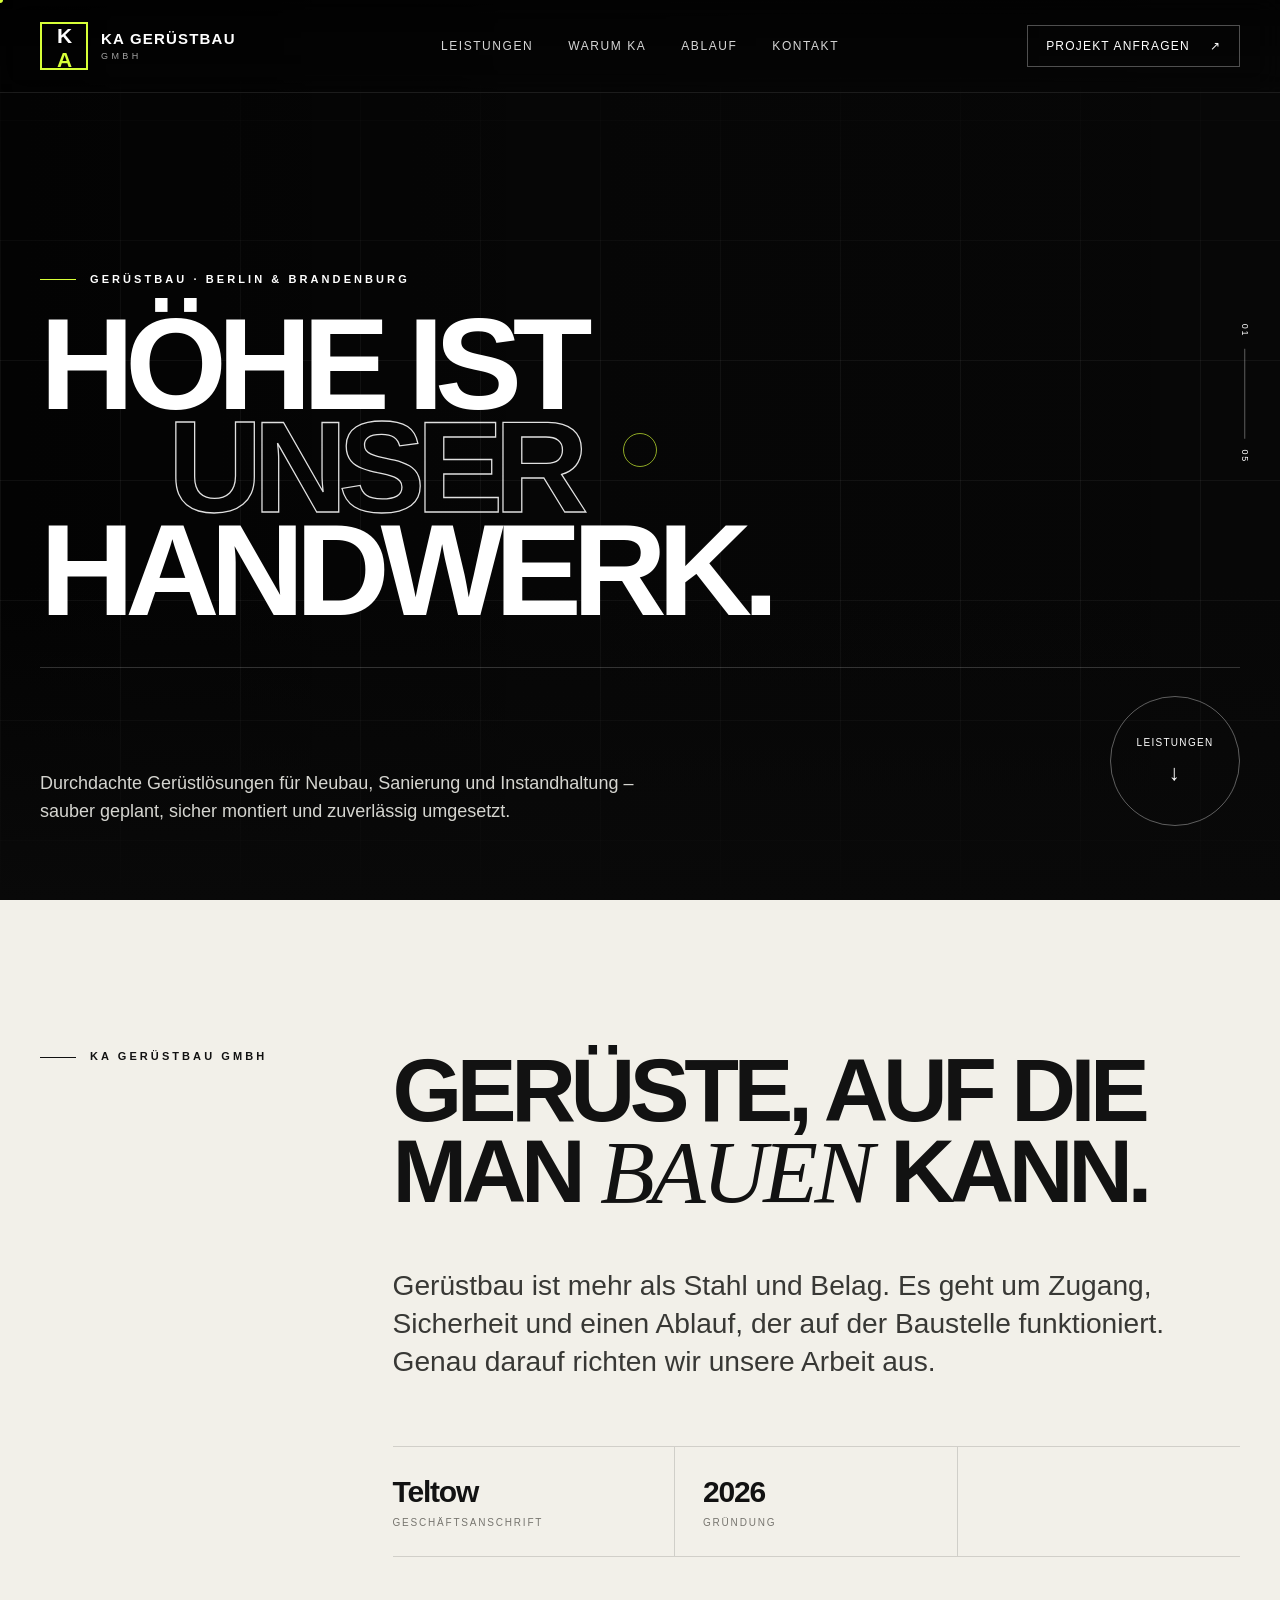
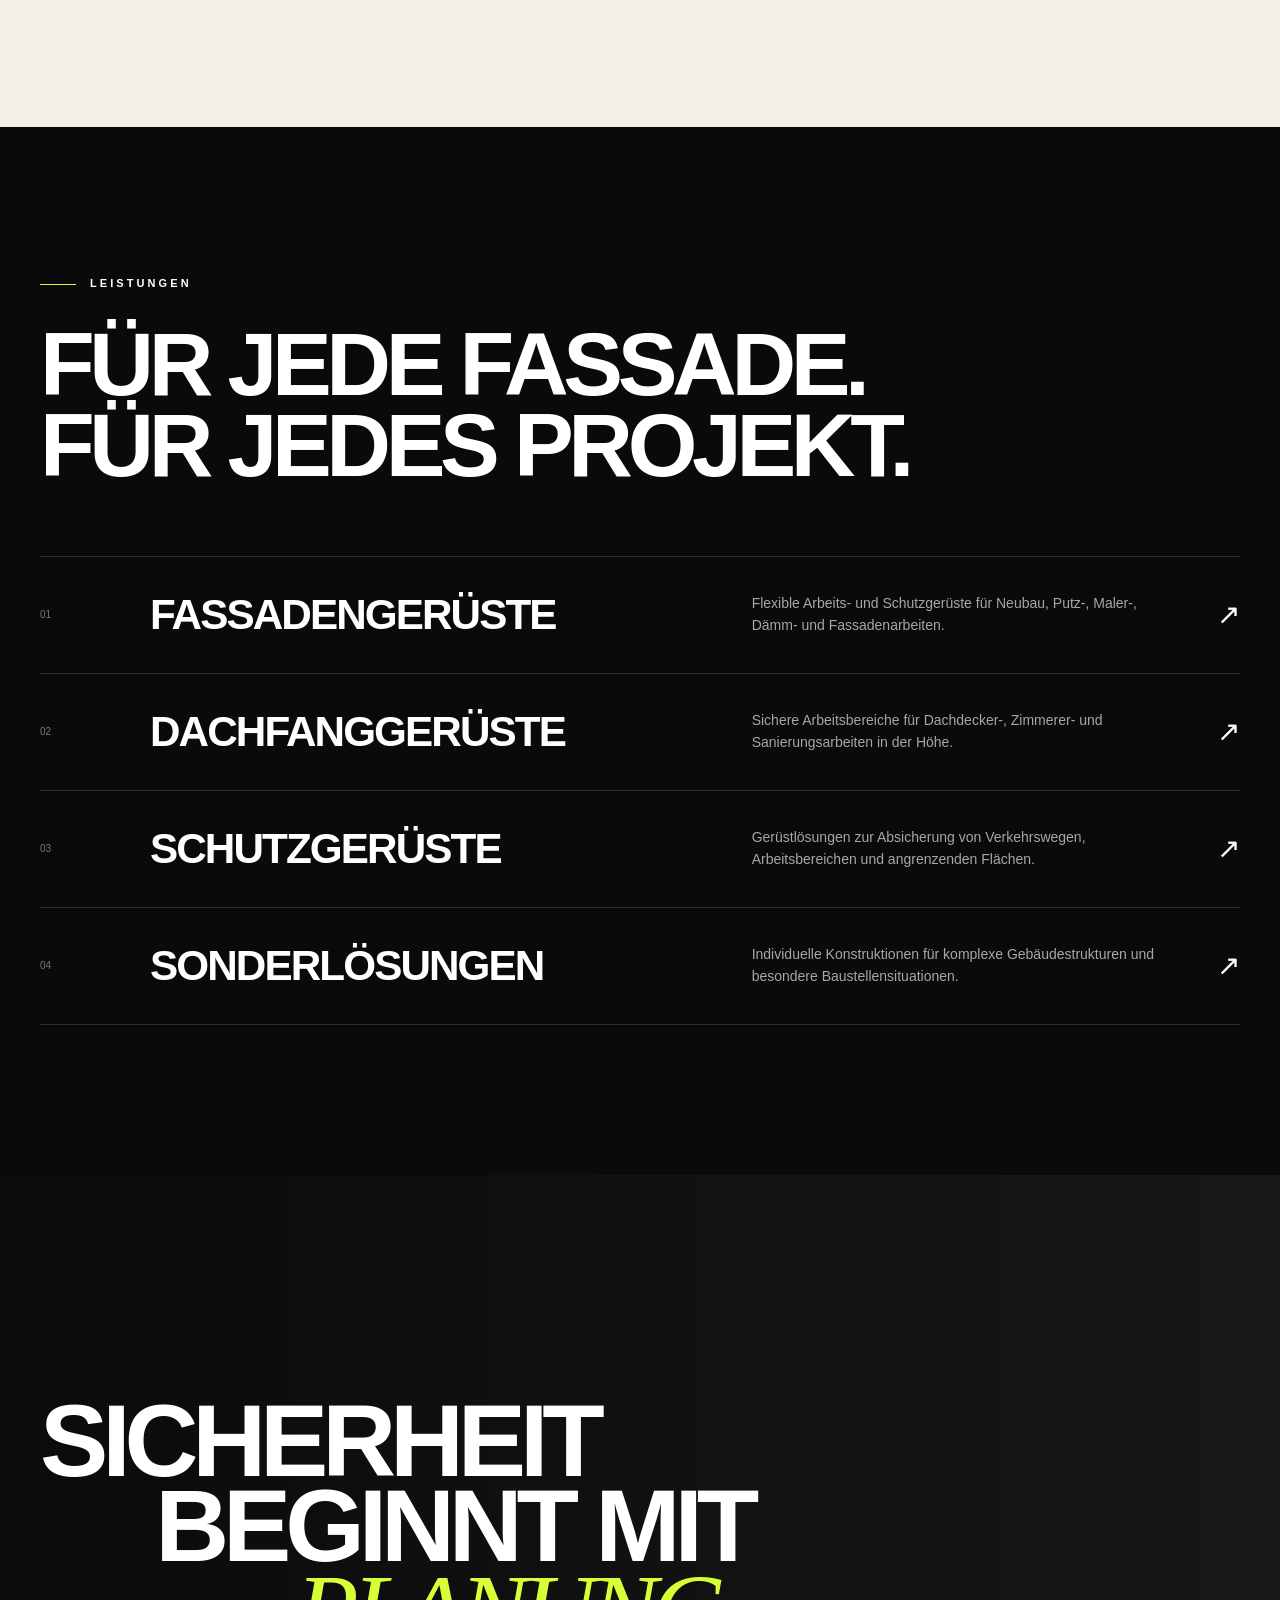
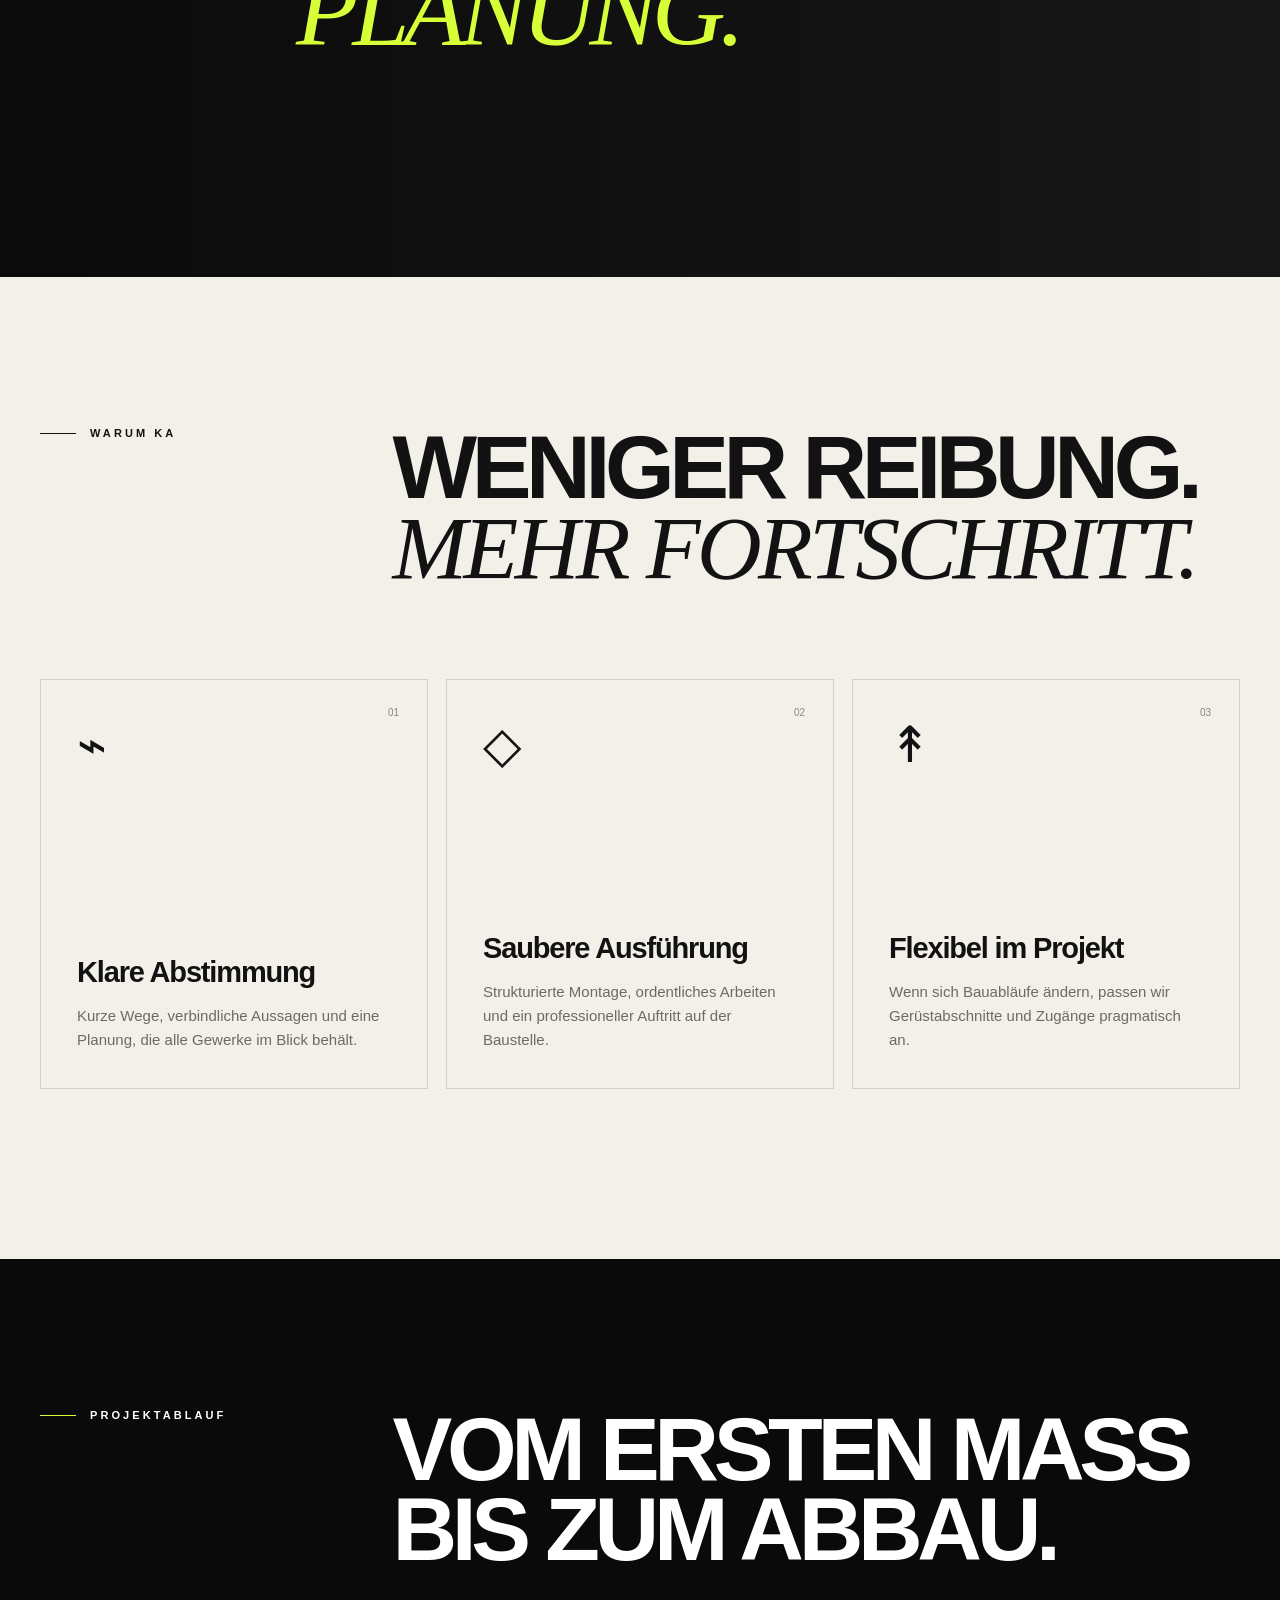
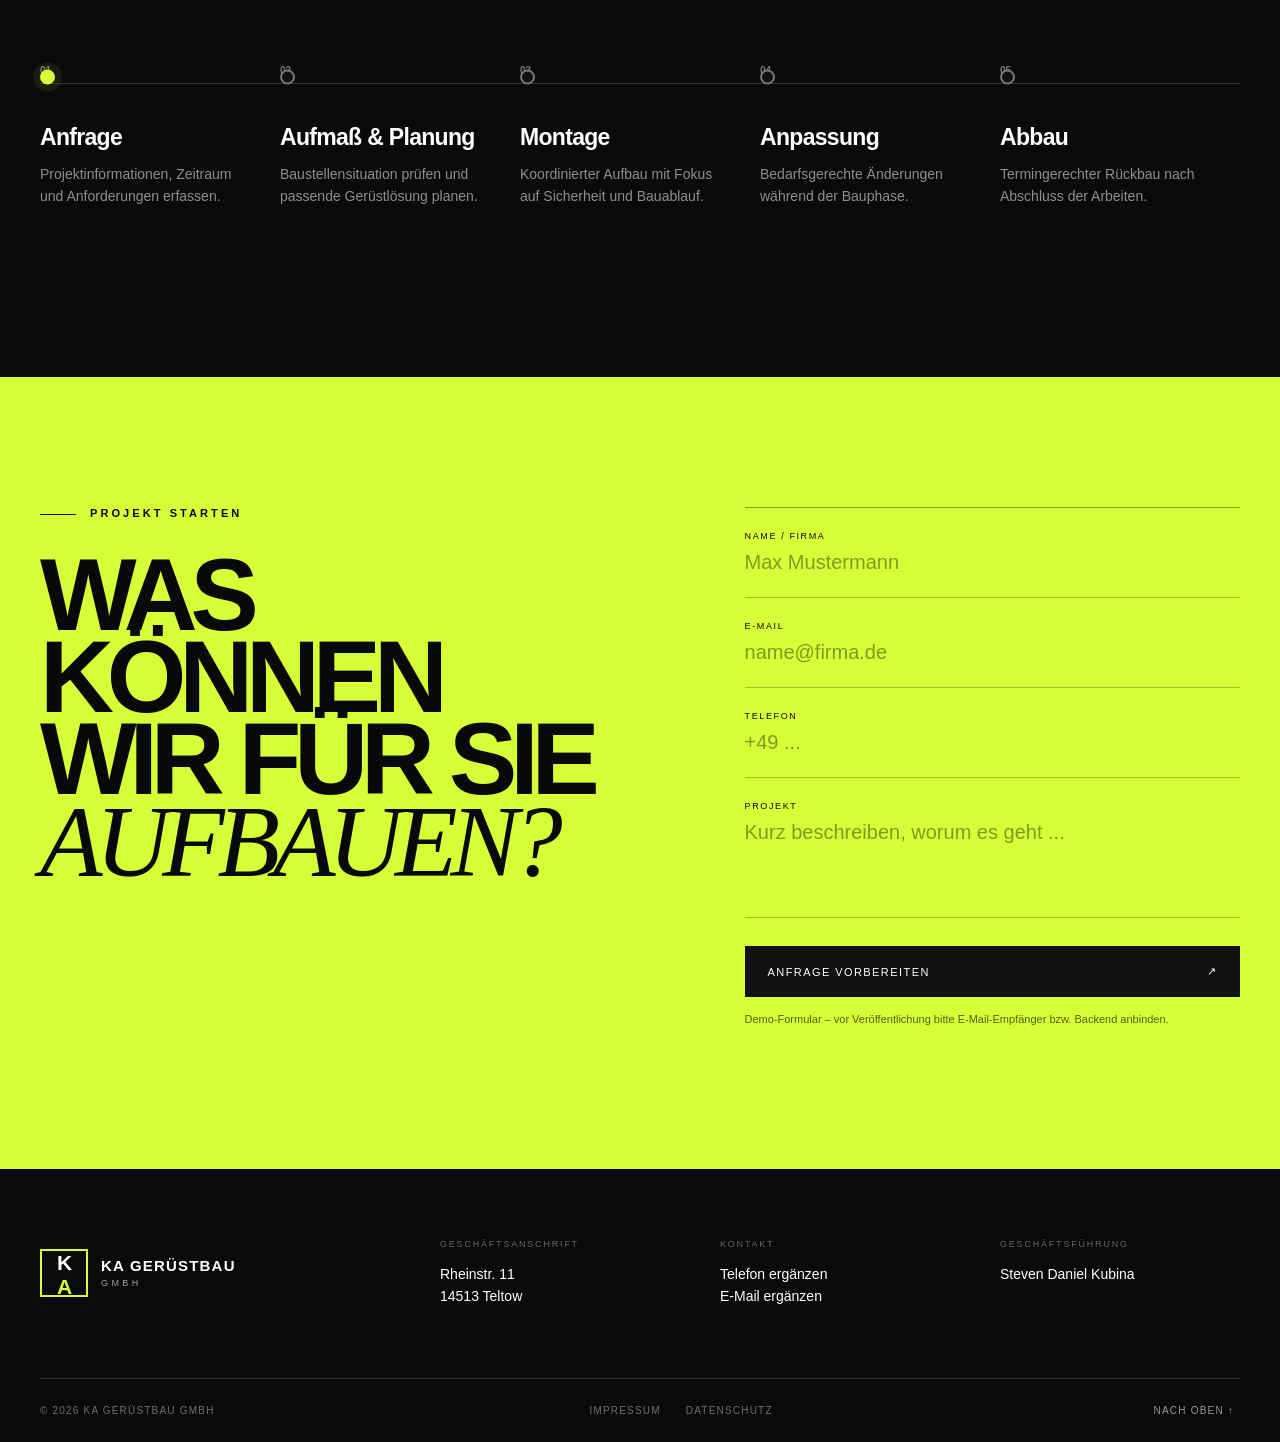
==== index.html @ c5450510 "Add files via upload" ====
<!DOCTYPE html>
<html lang="de">
<head>
  <meta charset="UTF-8" />
  <meta name="viewport" content="width=device-width, initial-scale=1.0" />
  <meta name="description" content="KA Gerüstbau GmbH – professionelle Gerüstlösungen für Bau, Sanierung und Instandhaltung in Berlin, Brandenburg und Umgebung." />
  <title>KA Gerüstbau GmbH | Sicher. Präzise. Verlässlich.</title>
  <link rel="stylesheet" href="styles.css" />
</head>
<body>
  <div class="cursor cursor-dot" aria-hidden="true"></div>
  <div class="cursor cursor-ring" aria-hidden="true"></div>

  <header class="site-header" id="top">
    <a class="brand magnetic" href="#top" aria-label="KA Gerüstbau Startseite">
      <span class="brand-mark" aria-hidden="true">
        <span class="brand-k">K</span><span class="brand-a">A</span>
      </span>
      <span class="brand-copy">
        <strong>KA GERÜSTBAU</strong>
        <small>GMBH</small>
      </span>
    </a>

    <nav class="desktop-nav" aria-label="Hauptnavigation">
      <a href="#leistungen">Leistungen</a>
      <a href="#vorteile">Warum KA</a>
      <a href="#ablauf">Ablauf</a>
      <a href="#kontakt">Kontakt</a>
    </nav>

    <a class="header-cta magnetic" href="#kontakt">Projekt anfragen <span>↗</span></a>

    <button class="menu-toggle" type="button" aria-label="Menü öffnen" aria-expanded="false">
      <span></span><span></span>
    </button>
  </header>

  <div class="mobile-menu" aria-hidden="true">
    <a href="#leistungen">Leistungen</a>
    <a href="#vorteile">Warum KA</a>
    <a href="#ablauf">Ablauf</a>
    <a href="#kontakt">Kontakt</a>
  </div>

  <main>
    <section class="hero section-dark">
      <div class="hero-media" aria-hidden="true"></div>
      <div class="hero-grid" aria-hidden="true"></div>
      <div class="hero-vignette" aria-hidden="true"></div>

      <div class="hero-content container">
        <div class="eyebrow reveal">Gerüstbau · Berlin & Brandenburg</div>
        <h1 class="hero-title reveal">
          <span>HÖHE IST</span>
          <span class="outline">UNSER</span>
          <span>HANDWERK.</span>
        </h1>
        <div class="hero-bottom reveal">
          <p>Durchdachte Gerüstlösungen für Neubau, Sanierung und Instandhaltung – sauber geplant, sicher montiert und zuverlässig umgesetzt.</p>
          <a class="round-link magnetic" href="#leistungen" aria-label="Leistungen ansehen">
            <span>Leistungen</span><strong>↓</strong>
          </a>
        </div>
      </div>

      <div class="hero-counter" aria-hidden="true">
        <span>01</span><i></i><span>05</span>
      </div>
    </section>

    <section class="intro section-light">
      <div class="container intro-grid">
        <div class="section-kicker reveal">KA Gerüstbau GmbH</div>
        <div>
          <h2 class="display reveal">GERÜSTE, AUF DIE MAN <em>BAUEN</em> KANN.</h2>
          <p class="lead reveal">Gerüstbau ist mehr als Stahl und Belag. Es geht um Zugang, Sicherheit und einen Ablauf, der auf der Baustelle funktioniert. Genau darauf richten wir unsere Arbeit aus.</p>
          <div class="facts reveal">
            <div><strong>Teltow</strong><span>Geschäftsanschrift</span></div>
            <div><strong>2026</strong><span>Gründung</span></div>
          </div>
        </div>
      </div>
    </section>

    <section class="services section-dark" id="leistungen">
      <div class="container">
        <div class="section-head">
          <div class="section-kicker reveal">Leistungen</div>
          <h2 class="display reveal">FÜR JEDE FASSADE.<br>FÜR JEDES PROJEKT.</h2>
        </div>

        <div class="service-list">
          <article class="service-row reveal">
            <span class="service-no">01</span>
            <div class="service-name">Fassadengerüste</div>
            <p>Flexible Arbeits- und Schutzgerüste für Neubau, Putz-, Maler-, Dämm- und Fassadenarbeiten.</p>
            <span class="service-arrow">↗</span>
          </article>
          <article class="service-row reveal">
            <span class="service-no">02</span>
            <div class="service-name">Dachfanggerüste</div>
            <p>Sichere Arbeitsbereiche für Dachdecker-, Zimmerer- und Sanierungsarbeiten in der Höhe.</p>
            <span class="service-arrow">↗</span>
          </article>
          <article class="service-row reveal">
            <span class="service-no">03</span>
            <div class="service-name">Schutzgerüste</div>
            <p>Gerüstlösungen zur Absicherung von Verkehrswegen, Arbeitsbereichen und angrenzenden Flächen.</p>
            <span class="service-arrow">↗</span>
          </article>
          <article class="service-row reveal">
            <span class="service-no">04</span>
            <div class="service-name">Sonderlösungen</div>
            <p>Individuelle Konstruktionen für komplexe Gebäudestrukturen und besondere Baustellensituationen.</p>
            <span class="service-arrow">↗</span>
          </article>
        </div>
      </div>
    </section>

    <section class="image-break" aria-label="Gerüstbau Impression">
      <div class="image-break-img"></div>
      <div class="image-break-copy container reveal">
        <span>SICHERHEIT</span>
        <span>BEGINNT MIT</span>
        <strong>PLANUNG.</strong>
      </div>
    </section>

    <section class="advantages section-light" id="vorteile">
      <div class="container">
        <div class="section-head two-col">
          <div class="section-kicker reveal">Warum KA</div>
          <h2 class="display reveal">WENIGER REIBUNG.<br><em>MEHR FORTSCHRITT.</em></h2>
        </div>

        <div class="adv-grid">
          <article class="adv-card tilt-card reveal">
            <span class="adv-icon">⌁</span>
            <h3>Klare Abstimmung</h3>
            <p>Kurze Wege, verbindliche Aussagen und eine Planung, die alle Gewerke im Blick behält.</p>
            <span class="card-index">01</span>
          </article>
          <article class="adv-card tilt-card reveal">
            <span class="adv-icon">◇</span>
            <h3>Saubere Ausführung</h3>
            <p>Strukturierte Montage, ordentliches Arbeiten und ein professioneller Auftritt auf der Baustelle.</p>
            <span class="card-index">02</span>
          </article>
          <article class="adv-card tilt-card reveal">
            <span class="adv-icon">↟</span>
            <h3>Flexibel im Projekt</h3>
            <p>Wenn sich Bauabläufe ändern, passen wir Gerüstabschnitte und Zugänge pragmatisch an.</p>
            <span class="card-index">03</span>
          </article>
        </div>
      </div>
    </section>

    <section class="process section-dark" id="ablauf">
      <div class="container">
        <div class="section-head two-col">
          <div class="section-kicker reveal">Projektablauf</div>
          <h2 class="display reveal">VOM ERSTEN MASS<br>BIS ZUM ABBAU.</h2>
        </div>

        <div class="timeline">
          <div class="timeline-line"><span></span></div>
          <article class="step reveal"><b>01</b><h3>Anfrage</h3><p>Projektinformationen, Zeitraum und Anforderungen erfassen.</p></article>
          <article class="step reveal"><b>02</b><h3>Aufmaß & Planung</h3><p>Baustellensituation prüfen und passende Gerüstlösung planen.</p></article>
          <article class="step reveal"><b>03</b><h3>Montage</h3><p>Koordinierter Aufbau mit Fokus auf Sicherheit und Bauablauf.</p></article>
          <article class="step reveal"><b>04</b><h3>Anpassung</h3><p>Bedarfsgerechte Änderungen während der Bauphase.</p></article>
          <article class="step reveal"><b>05</b><h3>Abbau</h3><p>Termingerechter Rückbau nach Abschluss der Arbeiten.</p></article>
        </div>
      </div>
    </section>

    <section class="contact section-accent" id="kontakt">
      <div class="container contact-grid">
        <div>
          <div class="section-kicker reveal">Projekt starten</div>
          <h2 class="contact-title reveal">WAS KÖNNEN<br>WIR FÜR SIE<br><span>AUFBAUEN?</span></h2>
        </div>

        <form class="contact-form reveal" onsubmit="return false;">
          <label><span>Name / Firma</span><input type="text" placeholder="Max Mustermann" /></label>
          <label><span>E-Mail</span><input type="email" placeholder="name@firma.de" /></label>
          <label><span>Telefon</span><input type="tel" placeholder="+49 ..." /></label>
          <label><span>Projekt</span><textarea rows="3" placeholder="Kurz beschreiben, worum es geht ..."></textarea></label>
          <button type="button" class="submit-btn magnetic" id="demoSubmit">Anfrage vorbereiten <span>↗</span></button>
          <p class="form-note">Demo-Formular – vor Veröffentlichung bitte E-Mail-Empfänger bzw. Backend anbinden.</p>
        </form>
      </div>
    </section>
  </main>

  <footer class="site-footer section-dark">
    <div class="container footer-top">
      <a class="brand footer-brand" href="#top">
        <span class="brand-mark"><span class="brand-k">K</span><span class="brand-a">A</span></span>
        <span class="brand-copy"><strong>KA GERÜSTBAU</strong><small>GMBH</small></span>
      </a>
      <div class="footer-col"><span>Geschäftsanschrift</span><strong>Rheinstr. 11<br>14513 Teltow</strong></div>
      <div class="footer-col"><span>Kontakt</span><strong>Telefon ergänzen<br>E-Mail ergänzen</strong></div>
      <div class="footer-col"><span>Geschäftsführung</span><strong>Steven Daniel Kubina</strong></div>
    </div>
    <div class="container footer-bottom">
      <span>© <span id="year"></span> KA Gerüstbau GmbH</span>
      <div><a href="#">Impressum</a><a href="#">Datenschutz</a></div>
      <button class="back-top" type="button" onclick="window.scrollTo({top:0,behavior:'smooth'})">Nach oben ↑</button>
    </div>
  </footer>

  <div class="toast" role="status" aria-live="polite">Formular ist als Design-Demo angelegt. E-Mail/Backend kann im nächsten Schritt verbunden werden.</div>

  <script src="script.js"></script>
</body>
</html>
---- styles.css ----
:root{
  --black:#0a0a0a;
  --ink:#121212;
  --paper:#f2f0e9;
  --muted:#9b9b95;
  --line:rgba(255,255,255,.14);
  --line-dark:rgba(10,10,10,.14);
  --acid:#d7ff37;
  --max:1420px;
}
*{box-sizing:border-box}
html{scroll-behavior:smooth}
body{margin:0;background:var(--black);color:#fff;font-family:Arial,Helvetica,sans-serif;overflow-x:hidden;cursor:none}
a{color:inherit;text-decoration:none}button,input,textarea{font:inherit}.container{width:min(calc(100% - 80px),var(--max));margin:0 auto}.section-dark{background:var(--black);color:white}.section-light{background:var(--paper);color:var(--ink)}
.cursor{position:fixed;left:0;top:0;pointer-events:none;z-index:9999;border-radius:50%;transform:translate(-50%,-50%)}.cursor-dot{width:6px;height:6px;background:var(--acid)}.cursor-ring{width:34px;height:34px;border:1px solid rgba(215,255,55,.65);transition:width .2s,height .2s,background .2s,border-color .2s}.cursor-ring.active{width:54px;height:54px;background:rgba(215,255,55,.08);border-color:var(--acid)}
.site-header{position:fixed;left:0;top:0;width:100%;z-index:100;display:grid;grid-template-columns:1fr auto 1fr;align-items:center;padding:22px 40px;border-bottom:1px solid rgba(255,255,255,.1);backdrop-filter:blur(14px);background:linear-gradient(to bottom,rgba(0,0,0,.55),rgba(0,0,0,.12));transition:.3s}.site-header.scrolled{background:rgba(8,8,8,.9);padding-top:16px;padding-bottom:16px}.brand{display:inline-flex;align-items:center;gap:13px;width:max-content}.brand-mark{position:relative;display:grid;place-items:center;width:48px;height:48px;border:2px solid var(--acid);font-weight:900;letter-spacing:-6px;font-size:21px;padding-right:5px}.brand-a{color:var(--acid)}.brand-copy{display:flex;flex-direction:column;line-height:.9}.brand-copy strong{font-size:15px;letter-spacing:.08em}.brand-copy small{font-size:9px;letter-spacing:.38em;color:#a5a5a5;margin-top:7px}.desktop-nav{display:flex;gap:35px;font-size:12px;text-transform:uppercase;letter-spacing:.13em}.desktop-nav a{position:relative;color:#d6d6d6}.desktop-nav a:after{content:"";position:absolute;left:0;bottom:-7px;width:0;height:1px;background:var(--acid);transition:.3s}.desktop-nav a:hover:after{width:100%}.header-cta{justify-self:end;border:1px solid rgba(255,255,255,.3);padding:13px 18px;font-size:12px;text-transform:uppercase;letter-spacing:.1em;display:flex;gap:20px;align-items:center;transition:.25s}.header-cta:hover{background:var(--acid);color:#000;border-color:var(--acid)}.menu-toggle{display:none;background:none;border:0;width:44px;height:44px;position:relative}.menu-toggle span{position:absolute;left:8px;width:28px;height:1px;background:white;top:18px}.menu-toggle span+span{top:26px}.mobile-menu{display:none}
.hero{min-height:100vh;position:relative;overflow:hidden;display:flex;align-items:flex-end}.hero-media{position:absolute;inset:0;background-image:linear-gradient(90deg,rgba(0,0,0,.72) 0%,rgba(0,0,0,.38) 50%,rgba(0,0,0,.34) 100%),url('https://images.unsplash.com/photo-1763281486056-9fd34c978a7d?auto=format&fit=crop&fm=jpg&ixlib=rb-4.1.0&q=78&w=2400');background-position:center;background-size:cover;transform:scale(1.03)}.hero-grid{position:absolute;inset:0;background-image:linear-gradient(rgba(255,255,255,.05) 1px,transparent 1px),linear-gradient(90deg,rgba(255,255,255,.05) 1px,transparent 1px);background-size:120px 120px;mask-image:linear-gradient(to bottom,transparent 2%,#000 40%,#000 100%)}.hero-vignette{position:absolute;inset:0;background:linear-gradient(to top,#090909 0%,transparent 35%)}.hero-content{position:relative;z-index:2;padding:190px 0 74px}.eyebrow,.section-kicker{font-size:11px;text-transform:uppercase;letter-spacing:.28em;font-weight:700}.eyebrow:before,.section-kicker:before{content:"";display:inline-block;width:36px;height:1px;background:var(--acid);vertical-align:middle;margin-right:14px}.hero-title{font-size:clamp(68px,10.2vw,168px);line-height:.79;letter-spacing:-.07em;margin:28px 0 45px;text-transform:uppercase;max-width:1200px}.hero-title span{display:block}.hero-title .outline{-webkit-text-stroke:1.3px rgba(255,255,255,.88);color:transparent;padding-left:10vw}.hero-bottom{display:flex;align-items:end;justify-content:space-between;gap:50px;border-top:1px solid rgba(255,255,255,.18);padding-top:28px}.hero-bottom p{max-width:620px;font-size:18px;line-height:1.55;color:#d5d5d0;margin:0}.round-link{width:130px;height:130px;border:1px solid rgba(255,255,255,.35);border-radius:50%;display:flex;flex-direction:column;justify-content:center;align-items:center;gap:12px;text-transform:uppercase;letter-spacing:.13em;font-size:10px;transition:.25s}.round-link strong{font-size:22px;font-weight:400}.round-link:hover{background:var(--acid);color:#000;border-color:var(--acid)}.hero-counter{position:absolute;right:35px;bottom:48%;display:flex;align-items:center;gap:11px;transform:rotate(90deg);transform-origin:right center;font-size:9px;letter-spacing:.2em}.hero-counter i{display:block;width:90px;height:1px;background:rgba(255,255,255,.35)}
.intro{padding:150px 0 170px}.intro-grid{display:grid;grid-template-columns:1fr 3fr;gap:70px}.section-light .section-kicker:before{background:#111}.display{font-size:clamp(52px,7vw,112px);line-height:.9;letter-spacing:-.06em;margin:0;text-transform:uppercase;font-weight:800}.display em{font-family:Georgia,'Times New Roman',serif;font-weight:400;text-transform:none;letter-spacing:-.04em}.lead{font-size:clamp(20px,2.2vw,34px);line-height:1.35;max-width:900px;margin:55px 0 65px;color:#383835}.facts{display:grid;grid-template-columns:repeat(3,1fr);border-top:1px solid var(--line-dark);border-bottom:1px solid var(--line-dark)}.facts div{padding:28px 25px 28px 0;border-right:1px solid var(--line-dark)}.facts div+div{padding-left:28px}.facts strong{display:block;font-size:30px;letter-spacing:-.04em}.facts span{font-size:10px;text-transform:uppercase;letter-spacing:.18em;color:#77756f;display:block;margin-top:8px}
.services{padding:150px 0}.section-head{margin-bottom:70px}.section-head .section-kicker{margin-bottom:35px}.service-list{border-top:1px solid var(--line)}.service-row{display:grid;grid-template-columns:80px 1.4fr 1fr 50px;gap:30px;align-items:center;padding:34px 0;border-bottom:1px solid var(--line);transition:.3s;position:relative}.service-row:before{content:"";position:absolute;left:0;top:0;height:100%;width:0;background:var(--acid);transition:.35s;z-index:0}.service-row>*{position:relative;z-index:1}.service-row:hover{color:#000;padding-left:20px;padding-right:20px}.service-row:hover:before{width:100%}.service-no{font-size:10px;color:#777}.service-name{font-size:clamp(28px,3.3vw,58px);text-transform:uppercase;font-weight:700;letter-spacing:-.045em}.service-row p{font-size:14px;line-height:1.55;color:#a7a7a3;margin:0;max-width:500px}.service-row:hover p,.service-row:hover .service-no{color:#212121}.service-arrow{font-size:28px;text-align:right}
.image-break{height:78vh;min-height:630px;position:relative;overflow:hidden;background:#1b1b1b}.image-break-img{position:absolute;inset:-8%;background-image:linear-gradient(90deg,rgba(0,0,0,.65),rgba(0,0,0,.06)),url('https://images.unsplash.com/photo-1769284013173-47150b8c7e51?auto=format&fit=crop&fm=jpg&ixlib=rb-4.1.0&q=78&w=2200');background-size:cover;background-position:center;will-change:transform}.image-break-copy{position:relative;z-index:2;height:100%;display:flex;flex-direction:column;justify-content:center;font-size:clamp(58px,8vw,130px);line-height:.83;letter-spacing:-.06em;font-weight:800;text-transform:uppercase}.image-break-copy span:nth-child(2){padding-left:9vw}.image-break-copy strong{font-family:Georgia,'Times New Roman',serif;font-style:italic;font-weight:400;color:var(--acid);padding-left:20vw}
.advantages{padding:150px 0 170px}.two-col{display:grid;grid-template-columns:1fr 3fr;gap:70px}.adv-grid{display:grid;grid-template-columns:repeat(3,1fr);gap:18px;margin-top:90px}.adv-card{min-height:410px;border:1px solid var(--line-dark);padding:36px;display:flex;flex-direction:column;position:relative;transform-style:preserve-3d;transition:box-shadow .3s}.adv-card:hover{box-shadow:0 24px 55px rgba(0,0,0,.12)}.adv-icon{font-size:50px}.adv-card h3{font-size:29px;letter-spacing:-.04em;margin:auto 0 15px}.adv-card p{font-size:15px;line-height:1.6;color:#6c6a65;margin:0;max-width:320px}.card-index{position:absolute;right:28px;top:27px;font-size:10px;color:#8a8882}
.process{padding:150px 0 170px}.timeline{margin-top:95px;display:grid;grid-template-columns:repeat(5,1fr);position:relative}.timeline-line{position:absolute;top:18px;left:0;right:0;height:1px;background:#303030}.timeline-line span{display:block;height:1px;width:0;background:var(--acid);transition:width .2s linear}.step{padding:0 30px 0 0;position:relative}.step:before{content:"";width:11px;height:11px;border-radius:50%;background:#101010;border:2px solid #777;position:absolute;top:12px;left:0;transform:translateY(-50%);z-index:2;transition:.3s}.step.active:before{background:var(--acid);border-color:var(--acid);box-shadow:0 0 0 7px rgba(215,255,55,.08)}.step b{display:block;margin-bottom:48px;font-size:10px;color:#777}.step h3{font-size:23px;margin:0 0 13px;letter-spacing:-.03em}.step p{color:#8f8f8a;font-size:14px;line-height:1.55;margin:0;max-width:220px}
.section-accent{background:var(--acid);color:#090909}.contact{padding:130px 0}.contact-grid{display:grid;grid-template-columns:1.2fr 1fr;gap:110px}.contact .section-kicker:before{background:#111}.contact-title{font-size:clamp(66px,8vw,130px);line-height:.8;letter-spacing:-.07em;margin:35px 0 0;text-transform:uppercase}.contact-title span{font-family:Georgia,'Times New Roman',serif;font-style:italic;font-weight:400;text-transform:none}.contact-form{border-top:1px solid rgba(0,0,0,.4)}.contact-form label{display:block;border-bottom:1px solid rgba(0,0,0,.25);padding:23px 0}.contact-form label span{font-size:9px;text-transform:uppercase;letter-spacing:.18em;display:block;margin-bottom:10px}.contact-form input,.contact-form textarea{width:100%;border:0;background:transparent;outline:0;font-size:20px;resize:none;color:#111;padding:0}.contact-form input::placeholder,.contact-form textarea::placeholder{color:rgba(0,0,0,.4)}.submit-btn{margin-top:28px;width:100%;border:1px solid #111;background:#111;color:white;padding:18px 22px;text-transform:uppercase;letter-spacing:.13em;font-size:11px;display:flex;align-items:center;justify-content:space-between;cursor:none;transition:.25s}.submit-btn:hover{background:transparent;color:#111}.form-note{font-size:11px;line-height:1.5;margin-top:14px;color:rgba(0,0,0,.62)}
.site-footer{padding:70px 0 25px}.footer-top{display:grid;grid-template-columns:1.5fr repeat(3,1fr);gap:40px;padding-bottom:70px}.footer-col span{display:block;font-size:9px;text-transform:uppercase;letter-spacing:.2em;color:#666;margin-bottom:14px}.footer-col strong{font-size:14px;line-height:1.6;font-weight:500}.footer-bottom{border-top:1px solid var(--line);padding-top:25px;display:flex;align-items:center;justify-content:space-between;color:#70706c;font-size:10px;text-transform:uppercase;letter-spacing:.12em}.footer-bottom div{display:flex;gap:25px}.back-top{border:0;background:transparent;color:#999;text-transform:uppercase;letter-spacing:.12em;font-size:10px;cursor:none}.toast{position:fixed;right:28px;bottom:28px;background:#111;color:#fff;border:1px solid #333;padding:18px 20px;max-width:360px;font-size:12px;line-height:1.5;z-index:500;transform:translateY(30px);opacity:0;pointer-events:none;transition:.35s}.toast.show{transform:none;opacity:1}.reveal{opacity:0;transform:translateY(36px);transition:opacity .8s cubic-bezier(.2,.7,.2,1),transform .8s cubic-bezier(.2,.7,.2,1)}.reveal.visible{opacity:1;transform:none}
@media(max-width:980px){body{cursor:auto}.cursor{display:none}.container{width:min(calc(100% - 36px),var(--max))}.site-header{grid-template-columns:1fr auto;padding:18px}.desktop-nav,.header-cta{display:none}.menu-toggle{display:block;justify-self:end}.mobile-menu{display:flex;position:fixed;inset:0;background:#0a0a0a;z-index:90;flex-direction:column;justify-content:center;gap:16px;padding:80px 28px;transform:translateY(-100%);transition:.45s cubic-bezier(.7,0,.2,1)}.mobile-menu.open{transform:none}.mobile-menu a{font-size:clamp(42px,11vw,84px);font-weight:800;letter-spacing:-.06em;text-transform:uppercase;border-bottom:1px solid #222;padding-bottom:8px}.hero-content{padding:150px 0 45px}.hero-title{font-size:clamp(58px,16vw,105px)}.hero-title .outline{padding-left:4vw}.hero-bottom{align-items:flex-start}.round-link{width:100px;height:100px;flex:0 0 auto}.hero-counter{display:none}.intro,.services,.advantages,.process{padding:100px 0}.intro-grid,.two-col{grid-template-columns:1fr;gap:35px}.facts{grid-template-columns:1fr}.facts div,.facts div+div{padding:22px 0;border-right:0;border-bottom:1px solid var(--line-dark)}.facts div:last-child{border-bottom:0}.service-row{grid-template-columns:40px 1fr 35px}.service-row p{grid-column:2/4}.image-break{height:65vh}.adv-grid{grid-template-columns:1fr}.adv-card{min-height:300px}.timeline{grid-template-columns:1fr;gap:0;margin-top:60px}.timeline-line{left:5px;top:0;bottom:0;height:auto;width:1px}.timeline-line span{width:1px;height:0}.step{padding:0 0 45px 45px}.step:before{left:0;top:7px}.step b{margin-bottom:8px}.contact-grid{grid-template-columns:1fr;gap:60px}.footer-top{grid-template-columns:1fr 1fr}.footer-brand{grid-column:1/-1}.footer-bottom{align-items:flex-start;gap:20px;flex-wrap:wrap}}
@media(max-width:600px){.hero-bottom{display:block}.hero-bottom p{font-size:15px}.round-link{margin-top:28px}.display{font-size:48px}.service-name{font-size:30px}.image-break-copy{font-size:48px}.image-break-copy span:nth-child(2),.image-break-copy strong{padding-left:0}.contact-title{font-size:58px}.footer-top{grid-template-columns:1fr}.footer-bottom{display:block}.footer-bottom div{margin:15px 0}.brand-copy{display:none}}
@media(prefers-reduced-motion:reduce){html{scroll-behavior:auto}.reveal{opacity:1;transform:none;transition:none}.hero-media,.image-break-img{transform:none!important}}
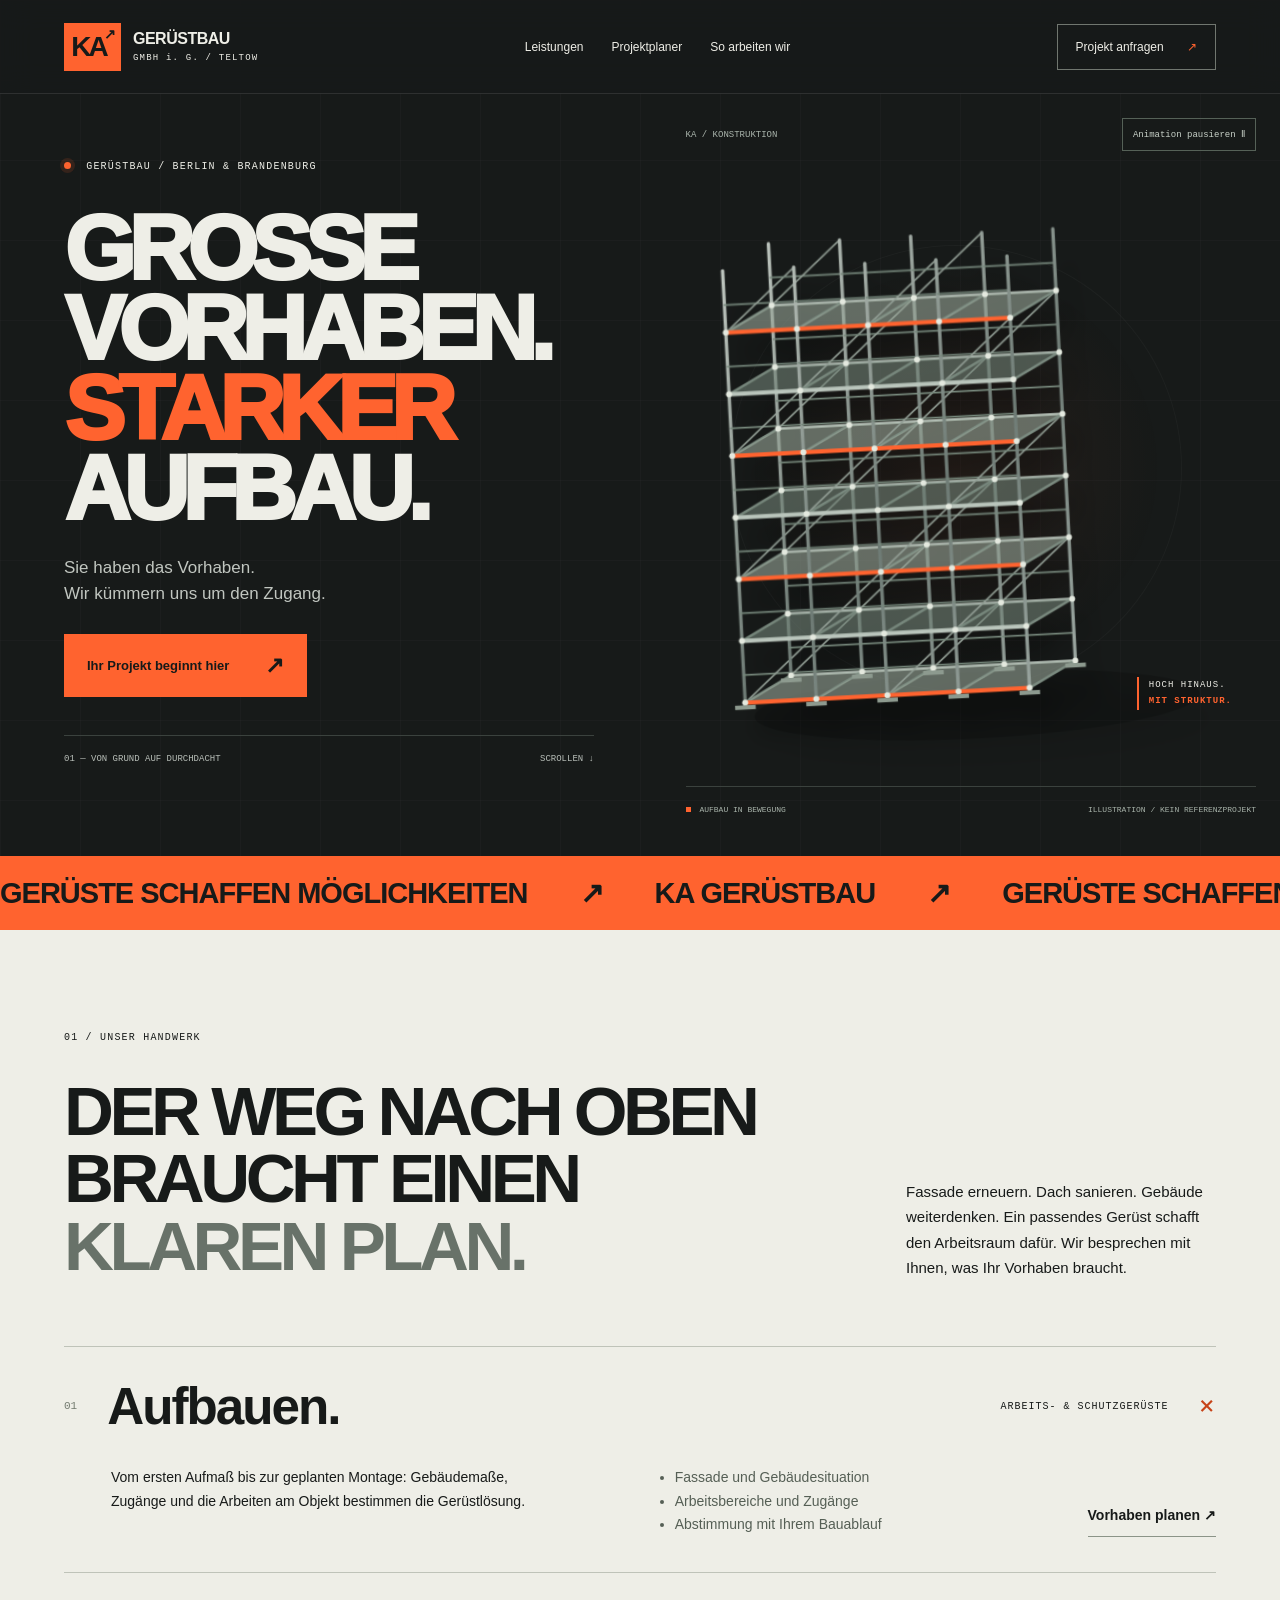
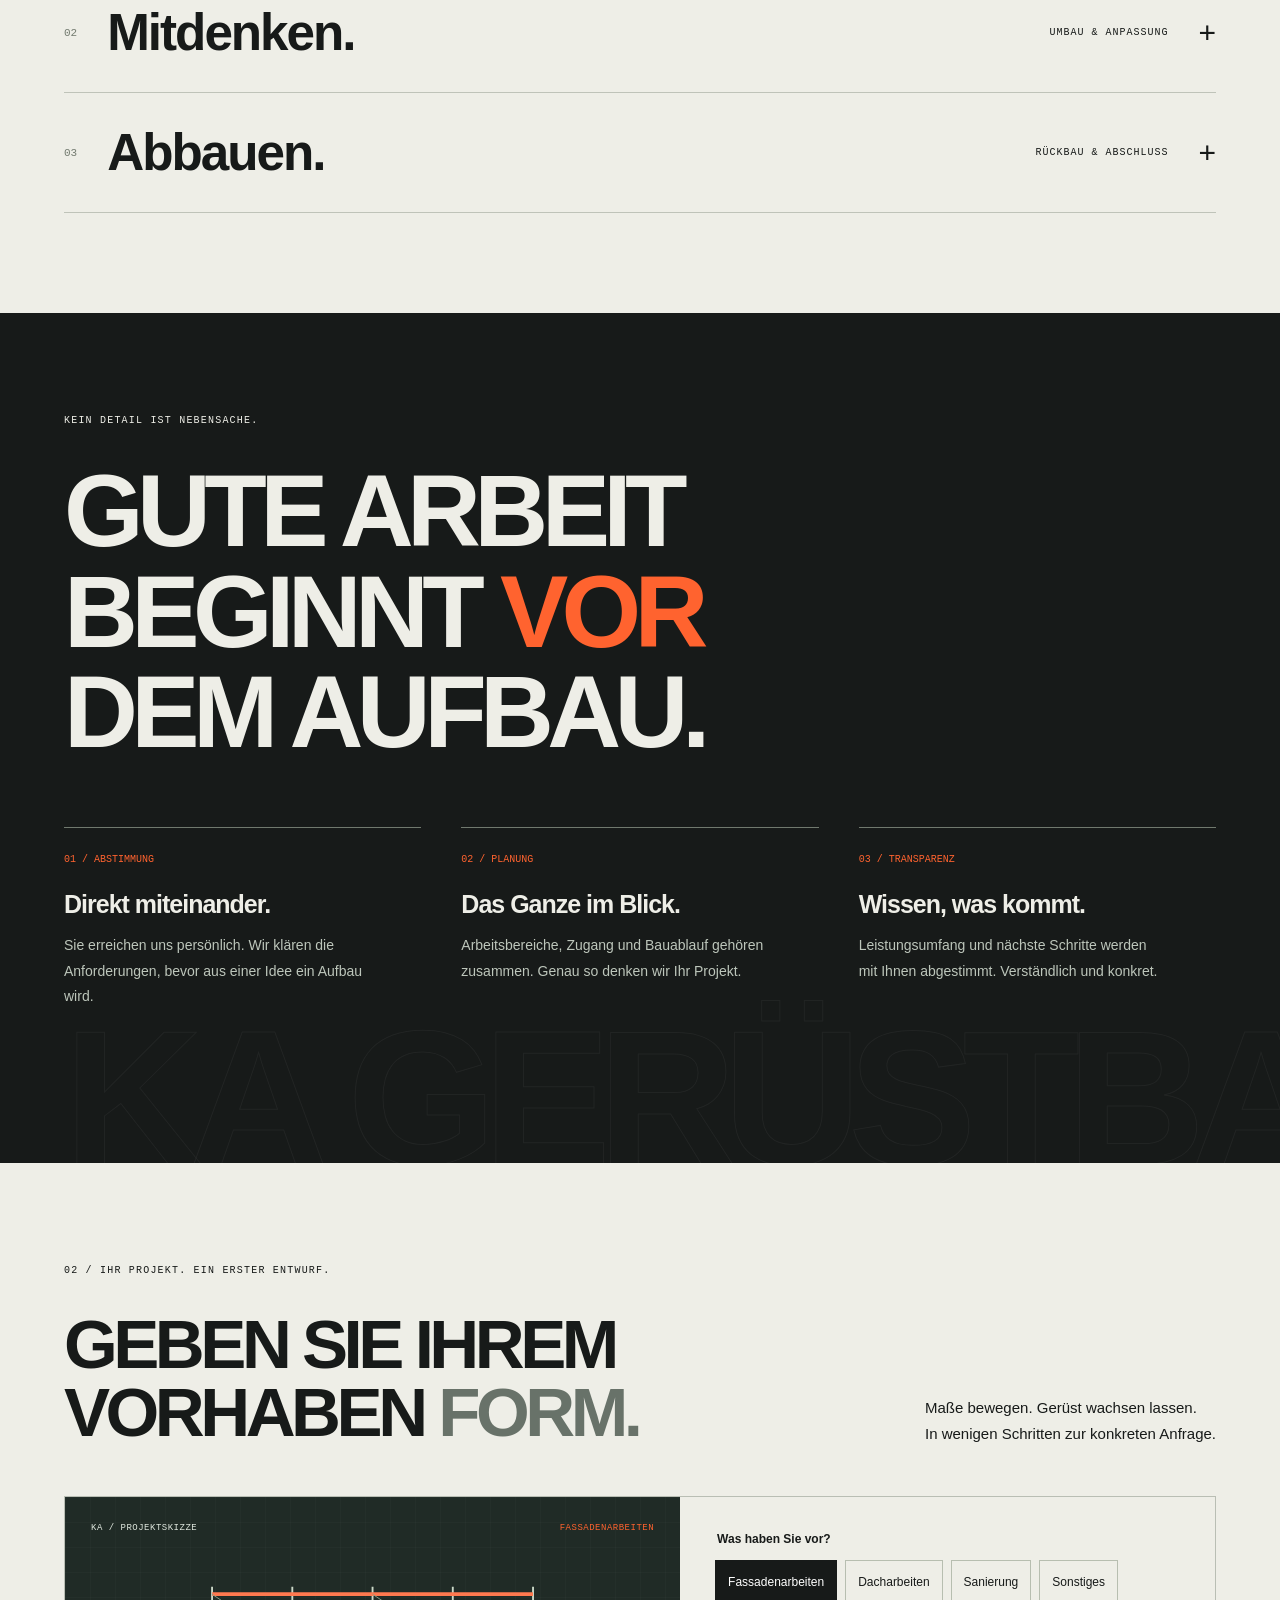
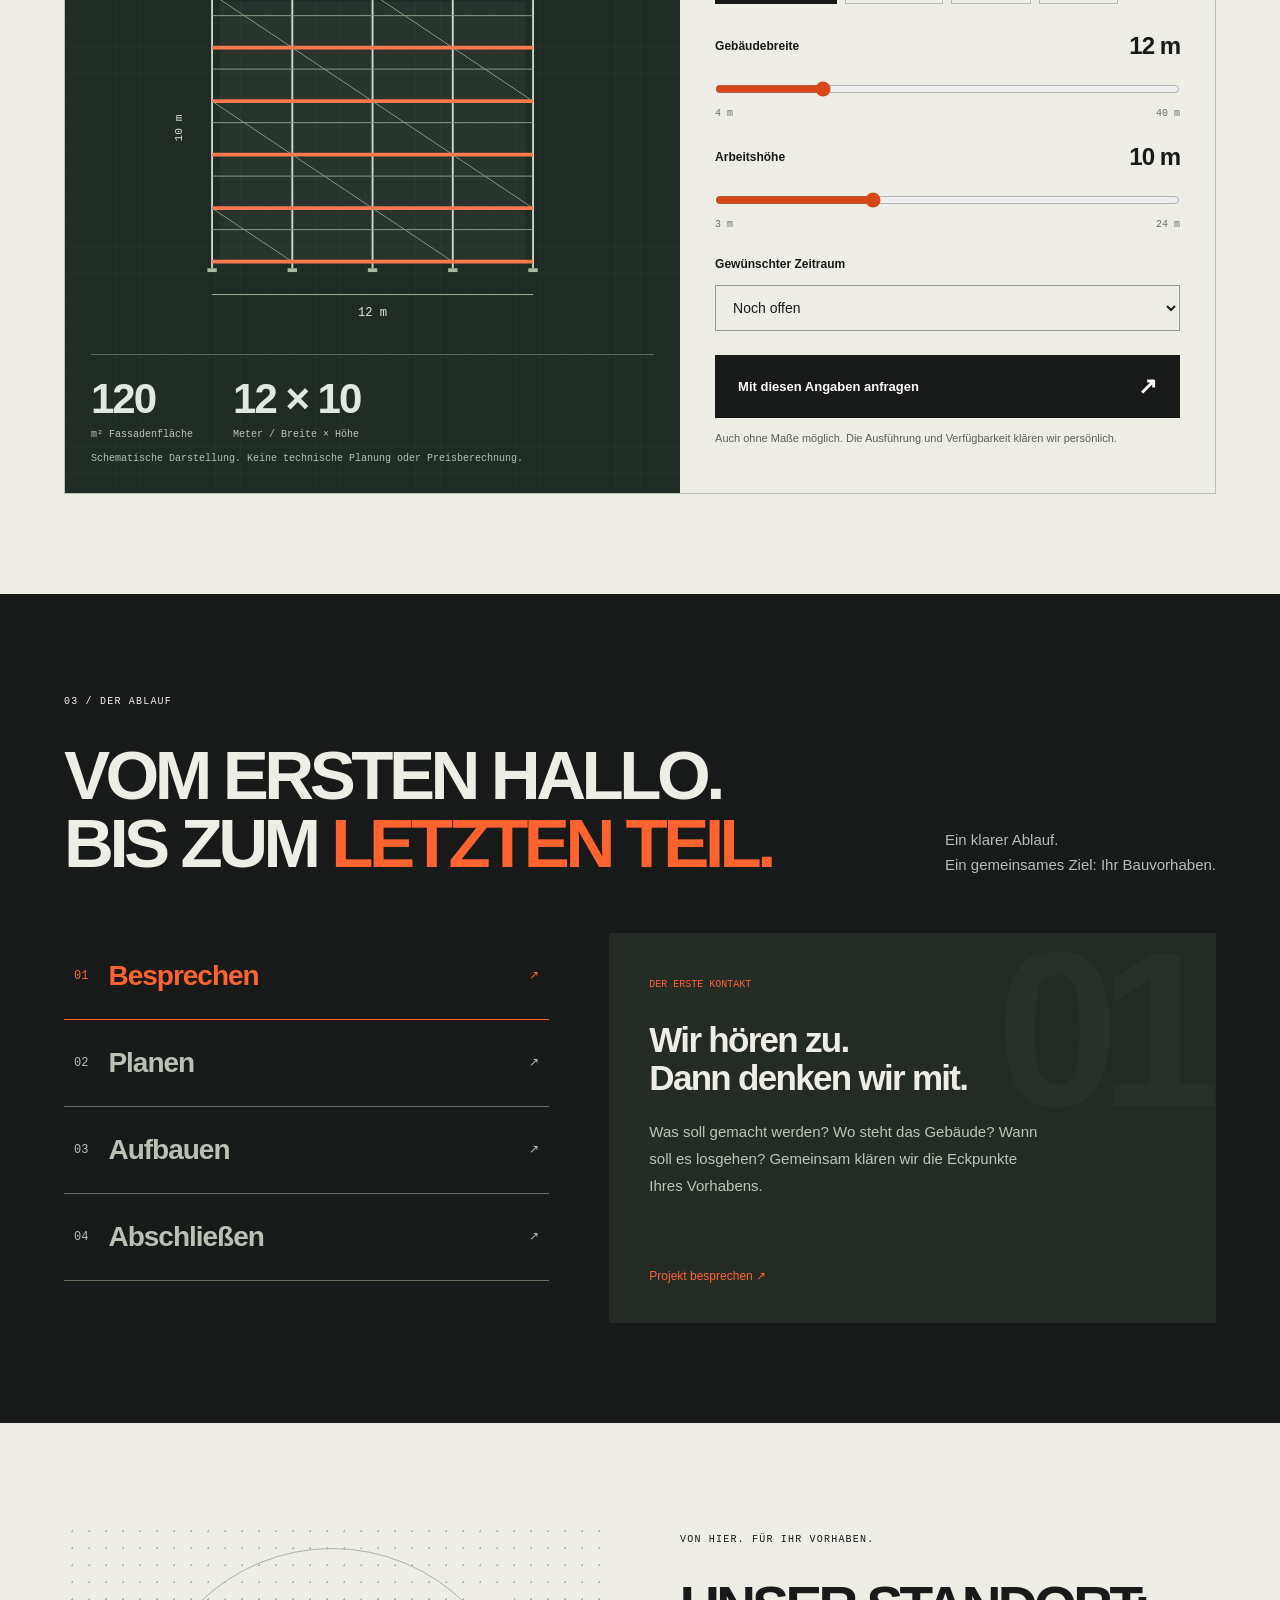
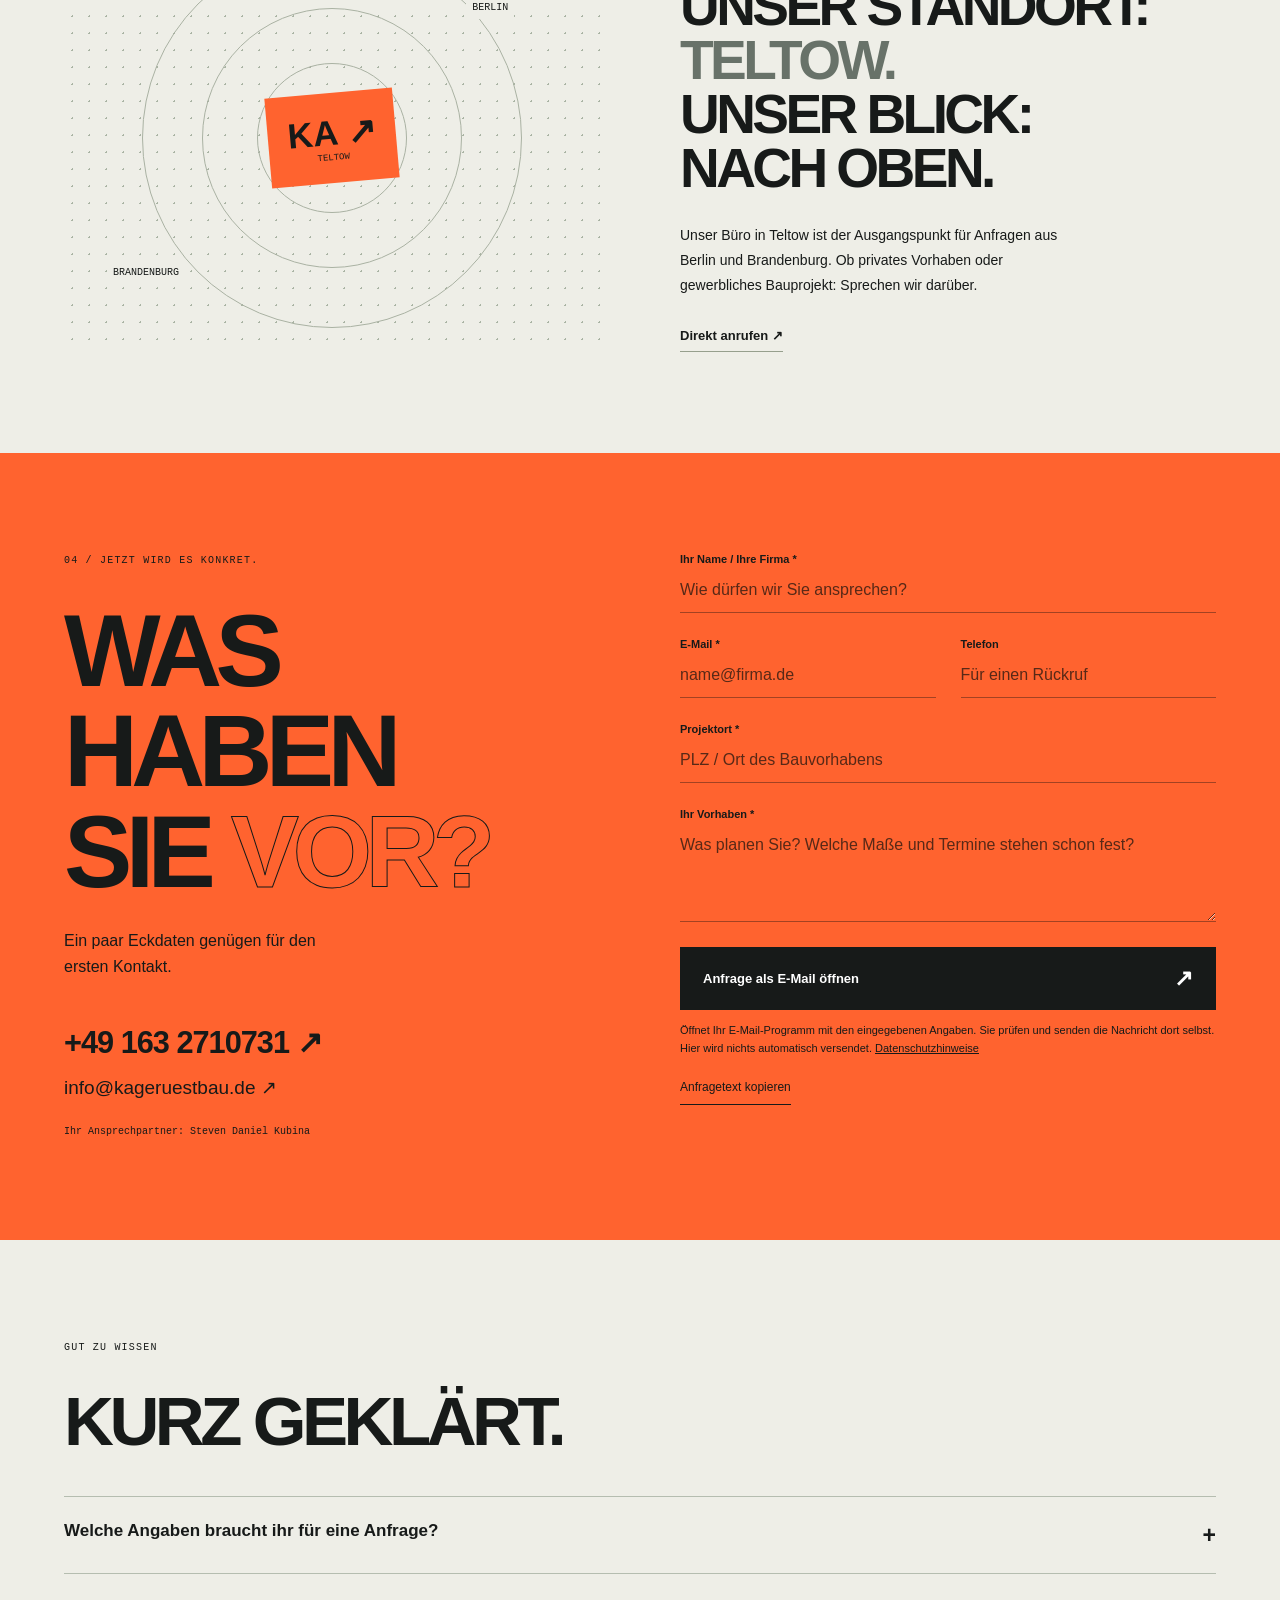
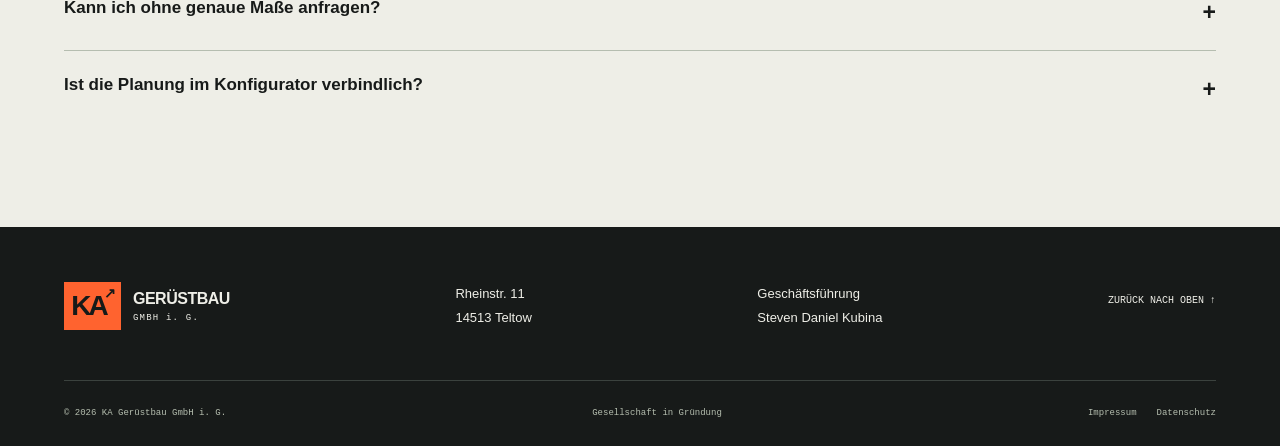
==== commit 1aef9be5: "Add files via upload" ====
--- a/index.html
+++ b/index.html
@@ -1,219 +1,18 @@
-<!DOCTYPE html>
-<html lang="de">
-<head>
-  <meta charset="UTF-8" />
-  <meta name="viewport" content="width=device-width, initial-scale=1.0" />
-  <meta name="description" content="KA Gerüstbau GmbH – professionelle Gerüstlösungen für Bau, Sanierung und Instandhaltung in Berlin, Brandenburg und Umgebung." />
-  <title>KA Gerüstbau GmbH | Sicher. Präzise. Verlässlich.</title>
-  <link rel="stylesheet" href="styles.css" />
-</head>
-<body>
-  <div class="cursor cursor-dot" aria-hidden="true"></div>
-  <div class="cursor cursor-ring" aria-hidden="true"></div>
-
-  <header class="site-header" id="top">
-    <a class="brand magnetic" href="#top" aria-label="KA Gerüstbau Startseite">
-      <span class="brand-mark" aria-hidden="true">
-        <span class="brand-k">K</span><span class="brand-a">A</span>
-      </span>
-      <span class="brand-copy">
-        <strong>KA GERÜSTBAU</strong>
-        <small>GMBH</small>
-      </span>
-    </a>
-
-    <nav class="desktop-nav" aria-label="Hauptnavigation">
-      <a href="#leistungen">Leistungen</a>
-      <a href="#vorteile">Warum KA</a>
-      <a href="#ablauf">Ablauf</a>
-      <a href="#kontakt">Kontakt</a>
-    </nav>
-
-    <a class="header-cta magnetic" href="#kontakt">Projekt anfragen <span>↗</span></a>
-
-    <button class="menu-toggle" type="button" aria-label="Menü öffnen" aria-expanded="false">
-      <span></span><span></span>
-    </button>
-  </header>
-
-  <div class="mobile-menu" aria-hidden="true">
-    <a href="#leistungen">Leistungen</a>
-    <a href="#vorteile">Warum KA</a>
-    <a href="#ablauf">Ablauf</a>
-    <a href="#kontakt">Kontakt</a>
-  </div>
-
-  <main>
-    <section class="hero section-dark">
-      <div class="hero-media" aria-hidden="true"></div>
-      <div class="hero-grid" aria-hidden="true"></div>
-      <div class="hero-vignette" aria-hidden="true"></div>
-
-      <div class="hero-content container">
-        <div class="eyebrow reveal">Gerüstbau · Berlin & Brandenburg</div>
-        <h1 class="hero-title reveal">
-          <span>HÖHE IST</span>
-          <span class="outline">UNSER</span>
-          <span>HANDWERK.</span>
-        </h1>
-        <div class="hero-bottom reveal">
-          <p>Durchdachte Gerüstlösungen für Neubau, Sanierung und Instandhaltung – sauber geplant, sicher montiert und zuverlässig umgesetzt.</p>
-          <a class="round-link magnetic" href="#leistungen" aria-label="Leistungen ansehen">
-            <span>Leistungen</span><strong>↓</strong>
-          </a>
-        </div>
-      </div>
-
-      <div class="hero-counter" aria-hidden="true">
-        <span>01</span><i></i><span>05</span>
-      </div>
-    </section>
-
-    <section class="intro section-light">
-      <div class="container intro-grid">
-        <div class="section-kicker reveal">KA Gerüstbau GmbH</div>
-        <div>
-          <h2 class="display reveal">GERÜSTE, AUF DIE MAN <em>BAUEN</em> KANN.</h2>
-          <p class="lead reveal">Gerüstbau ist mehr als Stahl und Belag. Es geht um Zugang, Sicherheit und einen Ablauf, der auf der Baustelle funktioniert. Genau darauf richten wir unsere Arbeit aus.</p>
-          <div class="facts reveal">
-            <div><strong>Teltow</strong><span>Geschäftsanschrift</span></div>
-            <div><strong>2026</strong><span>Gründung</span></div>
-          </div>
-        </div>
-      </div>
-    </section>
-
-    <section class="services section-dark" id="leistungen">
-      <div class="container">
-        <div class="section-head">
-          <div class="section-kicker reveal">Leistungen</div>
-          <h2 class="display reveal">FÜR JEDE FASSADE.<br>FÜR JEDES PROJEKT.</h2>
-        </div>
-
-        <div class="service-list">
-          <article class="service-row reveal">
-            <span class="service-no">01</span>
-            <div class="service-name">Fassadengerüste</div>
-            <p>Flexible Arbeits- und Schutzgerüste für Neubau, Putz-, Maler-, Dämm- und Fassadenarbeiten.</p>
-            <span class="service-arrow">↗</span>
-          </article>
-          <article class="service-row reveal">
-            <span class="service-no">02</span>
-            <div class="service-name">Dachfanggerüste</div>
-            <p>Sichere Arbeitsbereiche für Dachdecker-, Zimmerer- und Sanierungsarbeiten in der Höhe.</p>
-            <span class="service-arrow">↗</span>
-          </article>
-          <article class="service-row reveal">
-            <span class="service-no">03</span>
-            <div class="service-name">Schutzgerüste</div>
-            <p>Gerüstlösungen zur Absicherung von Verkehrswegen, Arbeitsbereichen und angrenzenden Flächen.</p>
-            <span class="service-arrow">↗</span>
-          </article>
-          <article class="service-row reveal">
-            <span class="service-no">04</span>
-            <div class="service-name">Sonderlösungen</div>
-            <p>Individuelle Konstruktionen für komplexe Gebäudestrukturen und besondere Baustellensituationen.</p>
-            <span class="service-arrow">↗</span>
-          </article>
-        </div>
-      </div>
-    </section>
-
-    <section class="image-break" aria-label="Gerüstbau Impression">
-      <div class="image-break-img"></div>
-      <div class="image-break-copy container reveal">
-        <span>SICHERHEIT</span>
-        <span>BEGINNT MIT</span>
-        <strong>PLANUNG.</strong>
-      </div>
-    </section>
-
-    <section class="advantages section-light" id="vorteile">
-      <div class="container">
-        <div class="section-head two-col">
-          <div class="section-kicker reveal">Warum KA</div>
-          <h2 class="display reveal">WENIGER REIBUNG.<br><em>MEHR FORTSCHRITT.</em></h2>
-        </div>
-
-        <div class="adv-grid">
-          <article class="adv-card tilt-card reveal">
-            <span class="adv-icon">⌁</span>
-            <h3>Klare Abstimmung</h3>
-            <p>Kurze Wege, verbindliche Aussagen und eine Planung, die alle Gewerke im Blick behält.</p>
-            <span class="card-index">01</span>
-          </article>
-          <article class="adv-card tilt-card reveal">
-            <span class="adv-icon">◇</span>
-            <h3>Saubere Ausführung</h3>
-            <p>Strukturierte Montage, ordentliches Arbeiten und ein professioneller Auftritt auf der Baustelle.</p>
-            <span class="card-index">02</span>
-          </article>
-          <article class="adv-card tilt-card reveal">
-            <span class="adv-icon">↟</span>
-            <h3>Flexibel im Projekt</h3>
-            <p>Wenn sich Bauabläufe ändern, passen wir Gerüstabschnitte und Zugänge pragmatisch an.</p>
-            <span class="card-index">03</span>
-          </article>
-        </div>
-      </div>
-    </section>
-
-    <section class="process section-dark" id="ablauf">
-      <div class="container">
-        <div class="section-head two-col">
-          <div class="section-kicker reveal">Projektablauf</div>
-          <h2 class="display reveal">VOM ERSTEN MASS<br>BIS ZUM ABBAU.</h2>
-        </div>
-
-        <div class="timeline">
-          <div class="timeline-line"><span></span></div>
-          <article class="step reveal"><b>01</b><h3>Anfrage</h3><p>Projektinformationen, Zeitraum und Anforderungen erfassen.</p></article>
-          <article class="step reveal"><b>02</b><h3>Aufmaß & Planung</h3><p>Baustellensituation prüfen und passende Gerüstlösung planen.</p></article>
-          <article class="step reveal"><b>03</b><h3>Montage</h3><p>Koordinierter Aufbau mit Fokus auf Sicherheit und Bauablauf.</p></article>
-          <article class="step reveal"><b>04</b><h3>Anpassung</h3><p>Bedarfsgerechte Änderungen während der Bauphase.</p></article>
-          <article class="step reveal"><b>05</b><h3>Abbau</h3><p>Termingerechter Rückbau nach Abschluss der Arbeiten.</p></article>
-        </div>
-      </div>
-    </section>
-
-    <section class="contact section-accent" id="kontakt">
-      <div class="container contact-grid">
-        <div>
-          <div class="section-kicker reveal">Projekt starten</div>
-          <h2 class="contact-title reveal">WAS KÖNNEN<br>WIR FÜR SIE<br><span>AUFBAUEN?</span></h2>
-        </div>
-
-        <form class="contact-form reveal" onsubmit="return false;">
-          <label><span>Name / Firma</span><input type="text" placeholder="Max Mustermann" /></label>
-          <label><span>E-Mail</span><input type="email" placeholder="name@firma.de" /></label>
-          <label><span>Telefon</span><input type="tel" placeholder="+49 ..." /></label>
-          <label><span>Projekt</span><textarea rows="3" placeholder="Kurz beschreiben, worum es geht ..."></textarea></label>
-          <button type="button" class="submit-btn magnetic" id="demoSubmit">Anfrage vorbereiten <span>↗</span></button>
-          <p class="form-note">Demo-Formular – vor Veröffentlichung bitte E-Mail-Empfänger bzw. Backend anbinden.</p>
-        </form>
-      </div>
-    </section>
-  </main>
-
-  <footer class="site-footer section-dark">
-    <div class="container footer-top">
-      <a class="brand footer-brand" href="#top">
-        <span class="brand-mark"><span class="brand-k">K</span><span class="brand-a">A</span></span>
-        <span class="brand-copy"><strong>KA GERÜSTBAU</strong><small>GMBH</small></span>
-      </a>
-      <div class="footer-col"><span>Geschäftsanschrift</span><strong>Rheinstr. 11<br>14513 Teltow</strong></div>
-      <div class="footer-col"><span>Kontakt</span><strong>Telefon ergänzen<br>E-Mail ergänzen</strong></div>
-      <div class="footer-col"><span>Geschäftsführung</span><strong>Steven Daniel Kubina</strong></div>
-    </div>
-    <div class="container footer-bottom">
-      <span>© <span id="year"></span> KA Gerüstbau GmbH</span>
-      <div><a href="#">Impressum</a><a href="#">Datenschutz</a></div>
-      <button class="back-top" type="button" onclick="window.scrollTo({top:0,behavior:'smooth'})">Nach oben ↑</button>
-    </div>
-  </footer>
-
-  <div class="toast" role="status" aria-live="polite">Formular ist als Design-Demo angelegt. E-Mail/Backend kann im nächsten Schritt verbunden werden.</div>
-
-  <script src="script.js"></script>
-</body>
-</html>
+<!doctype html>
+<html lang="de"><head><meta charset="utf-8"><meta name="viewport" content="width=device-width,initial-scale=1"><meta name="theme-color" content="#171a19"><meta name="description" content="KA Gerüstbau GmbH i. G. – Gerüstbau für Berlin und Brandenburg. Besprechen Sie Ihr Bauvorhaben direkt mit uns. Standort Teltow."><title>KA Gerüstbau — Raum für große Vorhaben.</title><link rel="stylesheet" href="styles.css"><link rel="icon" href="data:image/svg+xml,%3Csvg xmlns='http://www.w3.org/2000/svg' viewBox='0 0 100 100'%3E%3Crect width='100' height='100' fill='%23ff632f'/%3E%3Ctext x='10' y='68' font-family='Arial' font-weight='900' font-size='50'%3EKA%3C/text%3E%3C/svg%3E"></head>
+<body><a class="skip" href="#main">Zum Inhalt</a><div class="reading" aria-hidden="true"></div>
+<header><a class="brand" href="#top" aria-label="KA Gerüstbau Startseite"><span class="mark">KA<span>↗</span></span><span>GERÜSTBAU<small>GMBH i. G. / TELTOW</small></span></a><nav aria-label="Hauptnavigation"><a href="#leistungen">Leistungen</a><a href="#planer">Projektplaner</a><a href="#ablauf">So arbeiten wir</a></nav><a class="header-contact" href="#kontakt">Projekt anfragen <span>↗</span></a><button class="menu-toggle" aria-expanded="false" aria-controls="mobile-menu" aria-label="Menü öffnen"><span></span><span></span></button></header>
+<div class="mobile-menu" id="mobile-menu" hidden><nav aria-label="Mobile Navigation"><a href="#leistungen">Leistungen <span>01</span></a><a href="#planer">Projektplaner <span>02</span></a><a href="#ablauf">So arbeiten wir <span>03</span></a><a href="#kontakt">Kontakt <span>04</span></a></nav><a href="tel:+491632710731">+49 163 2710731 ↗</a><p>BERLIN / BRANDENBURG</p></div>
+<main id="main"><section class="hero" id="top"><div class="hero-grid" aria-hidden="true"></div><div class="hero-copy"><div class="eyebrow"><span class="live-dot"></span> GERÜSTBAU / BERLIN & BRANDENBURG</div><h1>GROSSE<br>VORHABEN.<br><span>STARKER</span><br>AUFBAU.</h1><p>Sie haben das Vorhaben.<br>Wir kümmern uns um den Zugang.</p><a class="button orange" href="#planer">Ihr Projekt beginnt hier <span>↗</span></a><div class="hero-foot"><span>01 — VON GRUND AUF DURCHDACHT</span><a href="#leistungen" aria-label="Weiter zu den Leistungen">SCROLLEN ↓</a></div></div>
+<div class="hero-art"><div class="art-top"><span>KA / KONSTRUKTION</span><button id="motion" aria-pressed="false">Animation pausieren Ⅱ</button></div><div class="structure-wrap"><svg id="hero-structure" viewBox="0 0 700 740" role="img" aria-label="Animierte räumliche Illustration eines Fassadengerüsts"><defs><linearGradient id="steel" gradientUnits="userSpaceOnUse" x1="0" y1="0" x2="700" y2="740"><stop stop-color="#e1e6df"/><stop offset=".5" stop-color="#6e7b75"/><stop offset="1" stop-color="#cad3ce"/></linearGradient></defs><g id="structure"></g></svg><div class="height-label">HOCH HINAUS.<br><b>MIT STRUKTUR.</b></div></div><div class="art-bottom"><span><i></i> AUFBAU IN BEWEGUNG</span><span>ILLUSTRATION / KEIN REFERENZPROJEKT</span></div></div></section>
+<div class="ticker" aria-hidden="true"><div>GERÜSTE SCHAFFEN MÖGLICHKEITEN <span>↗</span> KA GERÜSTBAU <span>↗</span> GERÜSTE SCHAFFEN MÖGLICHKEITEN <span>↗</span> KA GERÜSTBAU <span>↗</span></div></div>
+<section class="intro light section" id="leistungen"><div class="section-label reveal">01 / UNSER HANDWERK</div><div class="intro-heading reveal"><h2>DER WEG NACH OBEN<br>BRAUCHT EINEN<br><span>KLAREN PLAN.</span></h2><p>Fassade erneuern. Dach sanieren. Gebäude weiterdenken. Ein passendes Gerüst schafft den Arbeitsraum dafür. Wir besprechen mit Ihnen, was Ihr Vorhaben braucht.</p></div><div class="services"><details class="service reveal" open><summary><span class="number">01</span><h3>Aufbauen.</h3><span class="service-tag">ARBEITS- & SCHUTZGERÜSTE</span><b>+</b></summary><div class="service-body"><p>Vom ersten Aufmaß bis zur geplanten Montage: Gebäudemaße, Zugänge und die Arbeiten am Objekt bestimmen die Gerüstlösung.</p><ul><li>Fassade und Gebäudesituation</li><li>Arbeitsbereiche und Zugänge</li><li>Abstimmung mit Ihrem Bauablauf</li></ul><a href="#planer" data-type="Fassadenarbeiten">Vorhaben planen ↗</a></div></details><details class="service reveal"><summary><span class="number">02</span><h3>Mitdenken.</h3><span class="service-tag">UMBAU & ANPASSUNG</span><b>+</b></summary><div class="service-body"><p>Eine Baustelle bleibt selten unverändert. Wenn sich Arbeitsbereiche oder Bauabschnitte verändern, besprechen wir die notwendige Anpassung des Gerüsts.</p><ul><li>Veränderte Arbeitsabschnitte</li><li>Neue Anforderungen am Gebäude</li><li>Koordination der nächsten Schritte</li></ul><a href="#kontakt">Details besprechen ↗</a></div></details><details class="service reveal"><summary><span class="number">03</span><h3>Abbauen.</h3><span class="service-tag">RÜCKBAU & ABSCHLUSS</span><b>+</b></summary><div class="service-body"><p>Arbeiten abgeschlossen? Wir stimmen den Abbau mit Ihnen ab. Damit aus dem Bauvorhaben wieder ein frei zugängliches Gebäude wird.</p><ul><li>Abstimmung des Abbauzeitpunkts</li><li>Geplanter Rückbau</li><li>Ein Ansprechpartner bis zum Schluss</li></ul><a href="#kontakt">Kontakt aufnehmen ↗</a></div></details></div></section>
+<section class="statement section"><div class="section-label reveal">KEIN DETAIL IST NEBENSACHE.</div><h2 class="reveal">GUTE ARBEIT<br>BEGINNT <span>VOR</span><br>DEM AUFBAU.</h2><div class="principles"><article class="reveal"><span>01 / ABSTIMMUNG</span><h3>Direkt miteinander.</h3><p>Sie erreichen uns persönlich. Wir klären die Anforderungen, bevor aus einer Idee ein Aufbau wird.</p></article><article class="reveal"><span>02 / PLANUNG</span><h3>Das Ganze im Blick.</h3><p>Arbeitsbereiche, Zugang und Bauablauf gehören zusammen. Genau so denken wir Ihr Projekt.</p></article><article class="reveal"><span>03 / TRANSPARENZ</span><h3>Wissen, was kommt.</h3><p>Leistungsumfang und nächste Schritte werden mit Ihnen abgestimmt. Verständlich und konkret.</p></article></div><div class="outline-word" aria-hidden="true">KA GERÜSTBAU</div></section>
+<section class="planner section light" id="planer"><div class="section-label reveal">02 / IHR PROJEKT. EIN ERSTER ENTWURF.</div><div class="planner-title reveal"><h2>GEBEN SIE IHREM<br>VORHABEN <span>FORM.</span></h2><p>Maße bewegen. Gerüst wachsen lassen.<br>In wenigen Schritten zur konkreten Anfrage.</p></div><div class="planner-grid"><div class="blueprint"><div class="blueprint-top"><span>KA / PROJEKTSKIZZE</span><span id="view-label">FASSADENARBEITEN</span></div><svg id="plan-svg" viewBox="0 0 600 410" role="img" aria-label="Schematische Gerüstansicht zu Ihren gewählten Maßen"><g id="plan-drawing"></g></svg><div class="blueprint-values"><div><strong id="area">120</strong><span>m² Fassadenfläche</span></div><div><strong id="size">12 × 10</strong><span>Meter / Breite × Höhe</span></div></div><p>Schematische Darstellung. Keine technische Planung oder Preisberechnung.</p></div><div class="planner-controls"><fieldset><legend>Was haben Sie vor?</legend><div class="chips" id="types"><button type="button" class="selected" aria-pressed="true">Fassadenarbeiten</button><button type="button" aria-pressed="false">Dacharbeiten</button><button type="button" aria-pressed="false">Sanierung</button><button type="button" aria-pressed="false">Sonstiges</button></div></fieldset><label class="range-label" for="width">Gebäudebreite <output id="width-out">12 m</output></label><input id="width" type="range" min="4" max="40" value="12" step="1"><div class="range-limits"><span>4 m</span><span>40 m</span></div><label class="range-label" for="height">Arbeitshöhe <output id="height-out">10 m</output></label><input id="height" type="range" min="3" max="24" value="10" step="1"><div class="range-limits"><span>3 m</span><span>24 m</span></div><label class="select-label" for="timing">Gewünschter Zeitraum</label><select id="timing"><option>Noch offen</option>In den nächsten 4 Wochen</option>In 1–3 Monaten</option>Später / in Planung</option></select><a class="button dark" id="use-plan" href="#kontakt">Mit diesen Angaben anfragen <span>↗</span></a><p class="small">Auch ohne Maße möglich. Die Ausführung und Verfügbarkeit klären wir persönlich.</p></div></div></section>
+<section class="process section" id="ablauf"><div class="section-label reveal">03 / DER ABLAUF</div><div class="process-heading reveal"><h2>VOM ERSTEN HALLO.<br>BIS ZUM <span>LETZTEN TEIL.</span></h2><p>Ein klarer Ablauf.<br>Ein gemeinsames Ziel: Ihr Bauvorhaben.</p></div><div class="process-grid"><div class="process-tabs" role="tablist" aria-label="Projektphasen"><button id="tab-0" role="tab" aria-selected="true" aria-controls="process-panel" data-step="0">01 <span>Besprechen</span> ↗</button><button id="tab-1" role="tab" aria-selected="false" aria-controls="process-panel" tabindex="-1" data-step="1">02 <span>Planen</span> ↗</button><button id="tab-2" role="tab" aria-selected="false" aria-controls="process-panel" tabindex="-1" data-step="2">03 <span>Aufbauen</span> ↗</button><button id="tab-3" role="tab" aria-selected="false" aria-controls="process-panel" tabindex="-1" data-step="3">04 <span>Abschließen</span> ↗</button></div><div id="process-panel" role="tabpanel" aria-labelledby="tab-0" tabindex="0"><span class="phase-number" aria-hidden="true">01</span><div><span class="phase-kicker">DER ERSTE KONTAKT</span><h3>Wir hören zu.<br>Dann denken wir mit.</h3><p>Was soll gemacht werden? Wo steht das Gebäude? Wann soll es losgehen? Gemeinsam klären wir die Eckpunkte Ihres Vorhabens.</p></div><a href="#kontakt">Projekt besprechen ↗</a></div></div></section>
+<section class="region section light"><div class="region-art" aria-hidden="true"><div class="orbit o1"></div><div class="orbit o2"></div><div class="orbit o3"></div><span class="region-pin">KA ↗<small>TELTOW</small></span><span class="berlin">BERLIN</span><span class="brandenburg">BRANDENBURG</span></div><div class="reveal"><div class="section-label">VON HIER. FÜR IHR VORHABEN.</div><h2>UNSER STANDORT:<br><span>TELTOW.</span><br>UNSER BLICK:<br>NACH OBEN.</h2><p>Unser Büro in Teltow ist der Ausgangspunkt für Anfragen aus Berlin und Brandenburg. Ob privates Vorhaben oder gewerbliches Bauprojekt: Sprechen wir darüber.</p><a class="text-link" href="tel:+491632710731">Direkt anrufen ↗</a></div></section>
+<section class="contact section" id="kontakt"><div class="contact-intro reveal"><div class="section-label">04 / JETZT WIRD ES KONKRET.</div><h2>WAS HABEN<br>SIE <span>VOR?</span></h2><p>Ein paar Eckdaten genügen für den ersten Kontakt.</p><a class="contact-phone" href="tel:+491632710731">+49 163 2710731 ↗</a><a class="contact-mail" href="mailto:info@kageruestbau.de">info@kageruestbau.de ↗</a><span class="contact-person">Ihr Ansprechpartner: Steven Daniel Kubina</span></div><form id="contact-form"><label for="name">Ihr Name / Ihre Firma *</label><input id="name" name="name" autocomplete="name" required maxlength="120" placeholder="Wie dürfen wir Sie ansprechen?"><div class="form-row"><div><label for="email">E-Mail *</label><input id="email" name="email" autocomplete="email" type="email" required maxlength="160" placeholder="name@firma.de"></div><div><label for="phone">Telefon</label><input id="phone" name="phone" autocomplete="tel" type="tel" maxlength="40" placeholder="Für einen Rückruf"></div></div><label for="place">Projektort *</label><input id="place" name="place" required maxlength="180" placeholder="PLZ / Ort des Bauvorhabens"><label for="message">Ihr Vorhaben *</label><textarea id="message" name="message" rows="4" required maxlength="3000" placeholder="Was planen Sie? Welche Maße und Termine stehen schon fest?"></textarea><button class="button dark" type="submit">Anfrage als E-Mail öffnen <span>↗</span></button><p class="small">Öffnet Ihr E-Mail-Programm mit den eingegebenen Angaben. Sie prüfen und senden die Nachricht dort selbst. Hier wird nichts automatisch versendet. <a href="datenschutz.html" class="privacy-link">Datenschutzhinweise</a></p><p id="form-status" role="status"></p><button class="copy-button" id="copy-request" type="button">Anfragetext kopieren</button></form></section>
+<section class="faq section light"><div class="section-label">GUT ZU WISSEN</div><h2 class="reveal">KURZ GEKLÄRT.</h2><details><summary>Welche Angaben braucht ihr für eine Anfrage? <span>+</span></summary><p>Hilfreich sind der Projektort, die geplanten Arbeiten, ungefähre Gebäudemaße und Ihr Wunschzeitraum. Fehlende Details klären wir anschließend gemeinsam.</p></details><details><summary>Kann ich ohne genaue Maße anfragen? <span>+</span></summary><p>Ja. Beschreiben Sie zunächst Ihr Vorhaben. Der Projektplaner ist eine Hilfe für die erste Anfrage; die tatsächlichen Maße und Anforderungen müssen gesondert geprüft werden.</p></details><details><summary>Ist die Planung im Konfigurator verbindlich? <span>+</span></summary><p>Nein. Die Skizze veranschaulicht nur Ihre Angaben. Sie ersetzt weder ein Aufmaß noch die technische Planung oder ein individuelles Angebot.</p></details></section>
+</main><footer><div class="footer-top"><a class="brand" href="#top"><span class="mark">KA<span>↗</span></span><span>GERÜSTBAU<small>GMBH i. G.</small></span></a><p>Rheinstr. 11<br>14513 Teltow</p><p>Geschäftsführung<br>Steven Daniel Kubina</p><a href="#top">ZURÜCK NACH OBEN ↑</a></div><div class="footer-bottom"><span>© <span id="year">2026</span> KA Gerüstbau GmbH i. G.</span><span>Gesellschaft in Gründung</span><div><a href="impressum.html">Impressum</a><a href="datenschutz.html">Datenschutz</a></div></div></footer>
+<div class="mobile-dock"><a href="tel:+491632710731">Anrufen ↗</a><a href="#planer">Projekt planen ↗</a></div>
+<script src="script.js"></script></body></html>
--- a/styles.css
+++ b/styles.css
@@ -1,27 +1,7 @@
-:root{
-  --black:#0a0a0a;
-  --ink:#121212;
-  --paper:#f2f0e9;
-  --muted:#9b9b95;
-  --line:rgba(255,255,255,.14);
-  --line-dark:rgba(10,10,10,.14);
-  --acid:#d7ff37;
-  --max:1420px;
-}
-*{box-sizing:border-box}
-html{scroll-behavior:smooth}
-body{margin:0;background:var(--black);color:#fff;font-family:Arial,Helvetica,sans-serif;overflow-x:hidden;cursor:none}
-a{color:inherit;text-decoration:none}button,input,textarea{font:inherit}.container{width:min(calc(100% - 80px),var(--max));margin:0 auto}.section-dark{background:var(--black);color:white}.section-light{background:var(--paper);color:var(--ink)}
-.cursor{position:fixed;left:0;top:0;pointer-events:none;z-index:9999;border-radius:50%;transform:translate(-50%,-50%)}.cursor-dot{width:6px;height:6px;background:var(--acid)}.cursor-ring{width:34px;height:34px;border:1px solid rgba(215,255,55,.65);transition:width .2s,height .2s,background .2s,border-color .2s}.cursor-ring.active{width:54px;height:54px;background:rgba(215,255,55,.08);border-color:var(--acid)}
-.site-header{position:fixed;left:0;top:0;width:100%;z-index:100;display:grid;grid-template-columns:1fr auto 1fr;align-items:center;padding:22px 40px;border-bottom:1px solid rgba(255,255,255,.1);backdrop-filter:blur(14px);background:linear-gradient(to bottom,rgba(0,0,0,.55),rgba(0,0,0,.12));transition:.3s}.site-header.scrolled{background:rgba(8,8,8,.9);padding-top:16px;padding-bottom:16px}.brand{display:inline-flex;align-items:center;gap:13px;width:max-content}.brand-mark{position:relative;display:grid;place-items:center;width:48px;height:48px;border:2px solid var(--acid);font-weight:900;letter-spacing:-6px;font-size:21px;padding-right:5px}.brand-a{color:var(--acid)}.brand-copy{display:flex;flex-direction:column;line-height:.9}.brand-copy strong{font-size:15px;letter-spacing:.08em}.brand-copy small{font-size:9px;letter-spacing:.38em;color:#a5a5a5;margin-top:7px}.desktop-nav{display:flex;gap:35px;font-size:12px;text-transform:uppercase;letter-spacing:.13em}.desktop-nav a{position:relative;color:#d6d6d6}.desktop-nav a:after{content:"";position:absolute;left:0;bottom:-7px;width:0;height:1px;background:var(--acid);transition:.3s}.desktop-nav a:hover:after{width:100%}.header-cta{justify-self:end;border:1px solid rgba(255,255,255,.3);padding:13px 18px;font-size:12px;text-transform:uppercase;letter-spacing:.1em;display:flex;gap:20px;align-items:center;transition:.25s}.header-cta:hover{background:var(--acid);color:#000;border-color:var(--acid)}.menu-toggle{display:none;background:none;border:0;width:44px;height:44px;position:relative}.menu-toggle span{position:absolute;left:8px;width:28px;height:1px;background:white;top:18px}.menu-toggle span+span{top:26px}.mobile-menu{display:none}
-.hero{min-height:100vh;position:relative;overflow:hidden;display:flex;align-items:flex-end}.hero-media{position:absolute;inset:0;background-image:linear-gradient(90deg,rgba(0,0,0,.72) 0%,rgba(0,0,0,.38) 50%,rgba(0,0,0,.34) 100%),url('https://images.unsplash.com/photo-1763281486056-9fd34c978a7d?auto=format&fit=crop&fm=jpg&ixlib=rb-4.1.0&q=78&w=2400');background-position:center;background-size:cover;transform:scale(1.03)}.hero-grid{position:absolute;inset:0;background-image:linear-gradient(rgba(255,255,255,.05) 1px,transparent 1px),linear-gradient(90deg,rgba(255,255,255,.05) 1px,transparent 1px);background-size:120px 120px;mask-image:linear-gradient(to bottom,transparent 2%,#000 40%,#000 100%)}.hero-vignette{position:absolute;inset:0;background:linear-gradient(to top,#090909 0%,transparent 35%)}.hero-content{position:relative;z-index:2;padding:190px 0 74px}.eyebrow,.section-kicker{font-size:11px;text-transform:uppercase;letter-spacing:.28em;font-weight:700}.eyebrow:before,.section-kicker:before{content:"";display:inline-block;width:36px;height:1px;background:var(--acid);vertical-align:middle;margin-right:14px}.hero-title{font-size:clamp(68px,10.2vw,168px);line-height:.79;letter-spacing:-.07em;margin:28px 0 45px;text-transform:uppercase;max-width:1200px}.hero-title span{display:block}.hero-title .outline{-webkit-text-stroke:1.3px rgba(255,255,255,.88);color:transparent;padding-left:10vw}.hero-bottom{display:flex;align-items:end;justify-content:space-between;gap:50px;border-top:1px solid rgba(255,255,255,.18);padding-top:28px}.hero-bottom p{max-width:620px;font-size:18px;line-height:1.55;color:#d5d5d0;margin:0}.round-link{width:130px;height:130px;border:1px solid rgba(255,255,255,.35);border-radius:50%;display:flex;flex-direction:column;justify-content:center;align-items:center;gap:12px;text-transform:uppercase;letter-spacing:.13em;font-size:10px;transition:.25s}.round-link strong{font-size:22px;font-weight:400}.round-link:hover{background:var(--acid);color:#000;border-color:var(--acid)}.hero-counter{position:absolute;right:35px;bottom:48%;display:flex;align-items:center;gap:11px;transform:rotate(90deg);transform-origin:right center;font-size:9px;letter-spacing:.2em}.hero-counter i{display:block;width:90px;height:1px;background:rgba(255,255,255,.35)}
-.intro{padding:150px 0 170px}.intro-grid{display:grid;grid-template-columns:1fr 3fr;gap:70px}.section-light .section-kicker:before{background:#111}.display{font-size:clamp(52px,7vw,112px);line-height:.9;letter-spacing:-.06em;margin:0;text-transform:uppercase;font-weight:800}.display em{font-family:Georgia,'Times New Roman',serif;font-weight:400;text-transform:none;letter-spacing:-.04em}.lead{font-size:clamp(20px,2.2vw,34px);line-height:1.35;max-width:900px;margin:55px 0 65px;color:#383835}.facts{display:grid;grid-template-columns:repeat(3,1fr);border-top:1px solid var(--line-dark);border-bottom:1px solid var(--line-dark)}.facts div{padding:28px 25px 28px 0;border-right:1px solid var(--line-dark)}.facts div+div{padding-left:28px}.facts strong{display:block;font-size:30px;letter-spacing:-.04em}.facts span{font-size:10px;text-transform:uppercase;letter-spacing:.18em;color:#77756f;display:block;margin-top:8px}
-.services{padding:150px 0}.section-head{margin-bottom:70px}.section-head .section-kicker{margin-bottom:35px}.service-list{border-top:1px solid var(--line)}.service-row{display:grid;grid-template-columns:80px 1.4fr 1fr 50px;gap:30px;align-items:center;padding:34px 0;border-bottom:1px solid var(--line);transition:.3s;position:relative}.service-row:before{content:"";position:absolute;left:0;top:0;height:100%;width:0;background:var(--acid);transition:.35s;z-index:0}.service-row>*{position:relative;z-index:1}.service-row:hover{color:#000;padding-left:20px;padding-right:20px}.service-row:hover:before{width:100%}.service-no{font-size:10px;color:#777}.service-name{font-size:clamp(28px,3.3vw,58px);text-transform:uppercase;font-weight:700;letter-spacing:-.045em}.service-row p{font-size:14px;line-height:1.55;color:#a7a7a3;margin:0;max-width:500px}.service-row:hover p,.service-row:hover .service-no{color:#212121}.service-arrow{font-size:28px;text-align:right}
-.image-break{height:78vh;min-height:630px;position:relative;overflow:hidden;background:#1b1b1b}.image-break-img{position:absolute;inset:-8%;background-image:linear-gradient(90deg,rgba(0,0,0,.65),rgba(0,0,0,.06)),url('https://images.unsplash.com/photo-1769284013173-47150b8c7e51?auto=format&fit=crop&fm=jpg&ixlib=rb-4.1.0&q=78&w=2200');background-size:cover;background-position:center;will-change:transform}.image-break-copy{position:relative;z-index:2;height:100%;display:flex;flex-direction:column;justify-content:center;font-size:clamp(58px,8vw,130px);line-height:.83;letter-spacing:-.06em;font-weight:800;text-transform:uppercase}.image-break-copy span:nth-child(2){padding-left:9vw}.image-break-copy strong{font-family:Georgia,'Times New Roman',serif;font-style:italic;font-weight:400;color:var(--acid);padding-left:20vw}
-.advantages{padding:150px 0 170px}.two-col{display:grid;grid-template-columns:1fr 3fr;gap:70px}.adv-grid{display:grid;grid-template-columns:repeat(3,1fr);gap:18px;margin-top:90px}.adv-card{min-height:410px;border:1px solid var(--line-dark);padding:36px;display:flex;flex-direction:column;position:relative;transform-style:preserve-3d;transition:box-shadow .3s}.adv-card:hover{box-shadow:0 24px 55px rgba(0,0,0,.12)}.adv-icon{font-size:50px}.adv-card h3{font-size:29px;letter-spacing:-.04em;margin:auto 0 15px}.adv-card p{font-size:15px;line-height:1.6;color:#6c6a65;margin:0;max-width:320px}.card-index{position:absolute;right:28px;top:27px;font-size:10px;color:#8a8882}
-.process{padding:150px 0 170px}.timeline{margin-top:95px;display:grid;grid-template-columns:repeat(5,1fr);position:relative}.timeline-line{position:absolute;top:18px;left:0;right:0;height:1px;background:#303030}.timeline-line span{display:block;height:1px;width:0;background:var(--acid);transition:width .2s linear}.step{padding:0 30px 0 0;position:relative}.step:before{content:"";width:11px;height:11px;border-radius:50%;background:#101010;border:2px solid #777;position:absolute;top:12px;left:0;transform:translateY(-50%);z-index:2;transition:.3s}.step.active:before{background:var(--acid);border-color:var(--acid);box-shadow:0 0 0 7px rgba(215,255,55,.08)}.step b{display:block;margin-bottom:48px;font-size:10px;color:#777}.step h3{font-size:23px;margin:0 0 13px;letter-spacing:-.03em}.step p{color:#8f8f8a;font-size:14px;line-height:1.55;margin:0;max-width:220px}
-.section-accent{background:var(--acid);color:#090909}.contact{padding:130px 0}.contact-grid{display:grid;grid-template-columns:1.2fr 1fr;gap:110px}.contact .section-kicker:before{background:#111}.contact-title{font-size:clamp(66px,8vw,130px);line-height:.8;letter-spacing:-.07em;margin:35px 0 0;text-transform:uppercase}.contact-title span{font-family:Georgia,'Times New Roman',serif;font-style:italic;font-weight:400;text-transform:none}.contact-form{border-top:1px solid rgba(0,0,0,.4)}.contact-form label{display:block;border-bottom:1px solid rgba(0,0,0,.25);padding:23px 0}.contact-form label span{font-size:9px;text-transform:uppercase;letter-spacing:.18em;display:block;margin-bottom:10px}.contact-form input,.contact-form textarea{width:100%;border:0;background:transparent;outline:0;font-size:20px;resize:none;color:#111;padding:0}.contact-form input::placeholder,.contact-form textarea::placeholder{color:rgba(0,0,0,.4)}.submit-btn{margin-top:28px;width:100%;border:1px solid #111;background:#111;color:white;padding:18px 22px;text-transform:uppercase;letter-spacing:.13em;font-size:11px;display:flex;align-items:center;justify-content:space-between;cursor:none;transition:.25s}.submit-btn:hover{background:transparent;color:#111}.form-note{font-size:11px;line-height:1.5;margin-top:14px;color:rgba(0,0,0,.62)}
-.site-footer{padding:70px 0 25px}.footer-top{display:grid;grid-template-columns:1.5fr repeat(3,1fr);gap:40px;padding-bottom:70px}.footer-col span{display:block;font-size:9px;text-transform:uppercase;letter-spacing:.2em;color:#666;margin-bottom:14px}.footer-col strong{font-size:14px;line-height:1.6;font-weight:500}.footer-bottom{border-top:1px solid var(--line);padding-top:25px;display:flex;align-items:center;justify-content:space-between;color:#70706c;font-size:10px;text-transform:uppercase;letter-spacing:.12em}.footer-bottom div{display:flex;gap:25px}.back-top{border:0;background:transparent;color:#999;text-transform:uppercase;letter-spacing:.12em;font-size:10px;cursor:none}.toast{position:fixed;right:28px;bottom:28px;background:#111;color:#fff;border:1px solid #333;padding:18px 20px;max-width:360px;font-size:12px;line-height:1.5;z-index:500;transform:translateY(30px);opacity:0;pointer-events:none;transition:.35s}.toast.show{transform:none;opacity:1}.reveal{opacity:0;transform:translateY(36px);transition:opacity .8s cubic-bezier(.2,.7,.2,1),transform .8s cubic-bezier(.2,.7,.2,1)}.reveal.visible{opacity:1;transform:none}
-@media(max-width:980px){body{cursor:auto}.cursor{display:none}.container{width:min(calc(100% - 36px),var(--max))}.site-header{grid-template-columns:1fr auto;padding:18px}.desktop-nav,.header-cta{display:none}.menu-toggle{display:block;justify-self:end}.mobile-menu{display:flex;position:fixed;inset:0;background:#0a0a0a;z-index:90;flex-direction:column;justify-content:center;gap:16px;padding:80px 28px;transform:translateY(-100%);transition:.45s cubic-bezier(.7,0,.2,1)}.mobile-menu.open{transform:none}.mobile-menu a{font-size:clamp(42px,11vw,84px);font-weight:800;letter-spacing:-.06em;text-transform:uppercase;border-bottom:1px solid #222;padding-bottom:8px}.hero-content{padding:150px 0 45px}.hero-title{font-size:clamp(58px,16vw,105px)}.hero-title .outline{padding-left:4vw}.hero-bottom{align-items:flex-start}.round-link{width:100px;height:100px;flex:0 0 auto}.hero-counter{display:none}.intro,.services,.advantages,.process{padding:100px 0}.intro-grid,.two-col{grid-template-columns:1fr;gap:35px}.facts{grid-template-columns:1fr}.facts div,.facts div+div{padding:22px 0;border-right:0;border-bottom:1px solid var(--line-dark)}.facts div:last-child{border-bottom:0}.service-row{grid-template-columns:40px 1fr 35px}.service-row p{grid-column:2/4}.image-break{height:65vh}.adv-grid{grid-template-columns:1fr}.adv-card{min-height:300px}.timeline{grid-template-columns:1fr;gap:0;margin-top:60px}.timeline-line{left:5px;top:0;bottom:0;height:auto;width:1px}.timeline-line span{width:1px;height:0}.step{padding:0 0 45px 45px}.step:before{left:0;top:7px}.step b{margin-bottom:8px}.contact-grid{grid-template-columns:1fr;gap:60px}.footer-top{grid-template-columns:1fr 1fr}.footer-brand{grid-column:1/-1}.footer-bottom{align-items:flex-start;gap:20px;flex-wrap:wrap}}
-@media(max-width:600px){.hero-bottom{display:block}.hero-bottom p{font-size:15px}.round-link{margin-top:28px}.display{font-size:48px}.service-name{font-size:30px}.image-break-copy{font-size:48px}.image-break-copy span:nth-child(2),.image-break-copy strong{padding-left:0}.contact-title{font-size:58px}.footer-top{grid-template-columns:1fr}.footer-bottom{display:block}.footer-bottom div{margin:15px 0}.brand-copy{display:none}}
-@media(prefers-reduced-motion:reduce){html{scroll-behavior:auto}.reveal{opacity:1;transform:none;transition:none}.hero-media,.image-break-img{transform:none!important}}
+:root{--ink:#171a19;--paper:#eeeee7;--orange:#ff632f;--muted:#b8beb8;--line:#3b423e;--pad:clamp(22px,5vw,90px)}*{box-sizing:border-box}html{scroll-behavior:smooth;scroll-padding-top:100px}body{margin:0;background:var(--ink);color:var(--paper);font-family:Arial,Helvetica,sans-serif}a{color:inherit;text-decoration:none}button,input,select,textarea{font:inherit}button,a,input,select,textarea{-webkit-tap-highlight-color:transparent}button{cursor:pointer}button:focus-visible,a:focus-visible,summary:focus-visible{outline:3px solid var(--orange);outline-offset:5px}input:focus-visible,textarea:focus-visible,select:focus-visible{outline:2px solid currentColor;outline-offset:3px}::selection{background:var(--orange);color:var(--ink)}.skip{position:fixed;top:-100px;z-index:1000;background:white;color:black;padding:20px}.skip:focus{top:0}.reading{height:3px;background:var(--orange);position:fixed;top:0;left:0;z-index:150;width:0}header{height:94px;padding:0 var(--pad);display:flex;align-items:center;justify-content:space-between;gap:24px;position:fixed;inset:0 0 auto;z-index:100;background:#171a19eb;backdrop-filter:blur(16px);border-bottom:1px solid #ffffff1a}.brand{display:flex;align-items:center;gap:12px;font-size:16px;font-weight:900;letter-spacing:-.5px;flex-shrink:0}.mark{width:57px;height:48px;background:var(--orange);color:var(--ink);display:flex;align-items:center;justify-content:center;font-size:28px;letter-spacing:-3px;position:relative;padding-right:8px}.mark>span{font-size:14px;position:absolute;right:5px;top:3px;letter-spacing:0}.brand small{display:block;font-family:monospace;font-size:9px;letter-spacing:1.2px;font-weight:400;margin-top:5px}header nav{display:flex;gap:28px;font-size:12px}header nav a{padding:12px 0;position:relative}header nav a.active{color:var(--orange)}header nav a:after{content:'';position:absolute;bottom:4px;left:0;right:100%;height:2px;background:var(--orange);transition:right .3s}header nav a:hover:after,header nav a.active:after{right:0}.header-contact{border:1px solid #70766f;padding:15px 18px;font-size:12px}.header-contact span{margin-left:20px;color:var(--orange)}.menu-toggle{display:none}.mobile-menu[hidden]{display:none}.mobile-menu{position:fixed;inset:80px 0 0;z-index:99;background:var(--ink);padding:40px 24px}.mobile-menu nav{display:grid;margin:20px 0 40px}.mobile-menu nav a{display:flex;justify-content:space-between;font-size:30px;padding:20px 0;border-bottom:1px solid var(--line)}.mobile-menu nav span,.mobile-menu p{font:11px monospace;color:var(--orange)}.hero{padding-top:94px;min-height:830px;display:grid;grid-template-columns:1.05fr 1fr;position:relative;overflow:hidden}.hero-grid{position:absolute;inset:0;background-image:linear-gradient(#ffffff05 1px,transparent 1px),linear-gradient(90deg,#ffffff05 1px,transparent 1px);background-size:80px 80px}.hero-copy{padding:65px 0 28px var(--pad);position:relative;z-index:2}.eyebrow,.section-label{font:10px/1.6 monospace;letter-spacing:1.2px}.live-dot{display:inline-block;width:7px;height:7px;background:var(--orange);margin-right:8px;box-shadow:0 0 0 4px #ff632f22;border-radius:50%}h1{font-size:clamp(64px,7.1vw,119px);line-height:.88;letter-spacing:-.075em;margin:34px 0 26px;font-weight:950}h1>span{color:var(--orange)}.hero-copy>p{font-size:17px;line-height:1.55;color:#c1c6c0}.button{display:flex;align-items:center;justify-content:space-between;gap:36px;padding:20px 23px;font-size:13px;font-weight:700;border:0;transition:transform .25s,background .25s;min-height:58px}.button:hover{transform:translateY(-3px)}.orange{background:var(--orange);color:var(--ink);width:max-content}.dark{background:var(--ink);color:white}.hero .button{margin:26px 0 38px}.button>span{font-size:23px;line-height:1}.hero-foot{display:flex;justify-content:space-between;gap:15px;font:9px monospace;color:var(--muted);padding:18px 0;border-top:1px solid var(--line);max-width:530px}.hero-art{position:relative;padding:24px 24px 24px 0;display:flex;flex-direction:column;justify-content:space-between}.art-top,.art-bottom{display:flex;justify-content:space-between;align-items:center;font:9px monospace;color:#a9b4ab;gap:20px}.art-top{padding-left:30px}.art-top button{background:none;border:1px solid #556157;color:#c8d1c8;padding:10px;font:9px monospace}.structure-wrap{position:relative;flex:1;display:flex;align-items:center;justify-content:center;perspective:1000px}.structure-wrap:before{content:'';position:absolute;width:75%;height:70%;background:radial-gradient(ellipse,#ff632f12,transparent 65%);border:1px solid #ffffff08;border-radius:50%}#hero-structure{width:100%;height:auto;max-height:680px;filter:drop-shadow(15px 25px 12px #0006);animation:float 8s ease-in-out infinite;transform:rotate(-3deg)}.floor{animation:assemble 1.3s both;animation-delay:calc(var(--i)*160ms)}.height-label{position:absolute;bottom:12%;right:4%;font:9px/1.8 monospace;letter-spacing:1px;border-left:2px solid var(--orange);padding-left:10px}.height-label b{color:var(--orange)}.art-bottom{border-top:1px solid var(--line);padding:18px 0;margin-left:30px;font-size:8px}.art-bottom i{display:inline-block;width:5px;height:5px;background:var(--orange);margin-right:4px}.ticker{overflow:hidden;background:var(--orange);color:var(--ink);padding:20px 0;font-size:29px;font-weight:900;letter-spacing:-1px;white-space:nowrap}.ticker>div{width:max-content;animation:ticker 32s linear infinite}.ticker span{padding:0 45px}.section{padding:100px var(--pad)}.light{background:var(--paper);color:var(--ink)}h2{font-size:clamp(40px,5.4vw,84px);line-height:.98;letter-spacing:-.065em;margin:0;font-weight:900}h2 span{color:var(--orange)}.light h2 span{color:#687269}.section-label{margin-bottom:32px}.intro-heading,.planner-title,.process-heading{display:flex;align-items:flex-end;justify-content:space-between;gap:50px}.intro-heading>p,.planner-title>p,.process-heading>p{max-width:310px;font-size:15px;line-height:1.7;margin:0}.services{margin-top:65px;border-top:1px solid #bfc3b9}.service{border-bottom:1px solid #bfc3b9}summary{cursor:pointer;list-style:none}summary::-webkit-details-marker{display:none}.service summary{display:flex;align-items:center;gap:30px;padding:30px 0}.service .number{font:11px monospace;color:#737b70}.service h3{font-size:clamp(30px,4vw,58px);letter-spacing:-2px;margin:0;flex:1}.service-tag{font:10px monospace;letter-spacing:1px}.service summary b{font-size:30px;font-weight:400;transition:transform .3s}.service[open] summary b{transform:rotate(45deg);color:#c74318}.service-body{display:grid;grid-template-columns:1.3fr 1fr auto;gap:40px;padding:0 0 35px 47px;font-size:14px;line-height:1.7;animation:fade .4s}.service-body p{margin:0;max-width:440px}.service-body ul{margin:0;padding-left:17px;color:#555f55}.service-body a{align-self:end;font-weight:700;white-space:nowrap;border-bottom:1px solid #8b9488;padding:8px 0}.statement{position:relative;overflow:hidden;padding-bottom:140px}.statement h2{font-size:clamp(54px,8vw,124px)}.principles{display:grid;grid-template-columns:repeat(3,1fr);gap:40px;margin-top:65px;position:relative;z-index:1}.principles article{border-top:1px solid #70796e;padding-top:20px}.principles article>span{font:10px monospace;color:var(--orange)}.principles h3{font-size:25px;letter-spacing:-1px;margin:24px 0 14px}.principles p{font-size:14px;line-height:1.8;color:#bdc6bb;max-width:310px}.outline-word{position:absolute;bottom:-45px;left:var(--pad);font-size:clamp(70px,15vw,230px);white-space:nowrap;letter-spacing:-.07em;font-weight:900;color:transparent;-webkit-text-stroke:1px #ffffff0c;pointer-events:none}.planner-grid{display:grid;grid-template-columns:1.15fr 1fr;margin-top:50px;border:1px solid #b9beb4}.blueprint{background:#202b26;color:#e0e8df;padding:26px;display:flex;flex-direction:column;background-image:linear-gradient(#ffffff05 1px,transparent 1px),linear-gradient(90deg,#ffffff05 1px,transparent 1px);background-size:25px 25px}.blueprint-top{display:flex;justify-content:space-between;gap:12px;font:9px monospace;letter-spacing:.5px}.blueprint-top span+span{color:var(--orange)}#plan-svg{width:100%;margin:auto;min-height:230px}.blueprint-values{display:flex;gap:40px;border-top:1px solid #596b5c;padding-top:20px}.blueprint-values strong{font-size:42px;letter-spacing:-2px;display:block}.blueprint-values span{font:10px monospace;color:#bbc5b9}.blueprint>p{font:10px/1.6 monospace;color:#b3c1b3;margin-bottom:0}.planner-controls{padding:35px}.planner-controls fieldset{border:0;padding:0;margin:0 0 28px}.planner-controls legend,.select-label,.range-label{font-size:12px;font-weight:700;margin-bottom:14px}.chips{display:flex;flex-wrap:wrap;gap:8px}.chips button{padding:12px;border:1px solid #b7beb0;background:transparent;font-size:12px;color:var(--ink);min-height:44px}.chips button.selected{background:var(--ink);color:white;border-color:var(--ink)}.range-label{display:flex;justify-content:space-between;align-items:center;margin-top:24px}.range-label output{font-size:24px;font-weight:700;letter-spacing:-1px}.planner-controls input[type=range]{width:100%;accent-color:#d94718;cursor:ew-resize;height:30px;margin:0}.range-limits{display:flex;justify-content:space-between;font:10px monospace;color:#697165}.select-label{display:block;margin-top:27px}.planner-controls select{background:transparent;color:var(--ink);border:1px solid #939d8e;width:100%;padding:13px;font-size:14px}.planner-controls .button{margin-top:24px}.small{font-size:11px;line-height:1.65}.planner-controls .small{color:#586252}.process-heading>p{color:var(--muted)}.process-grid{display:grid;grid-template-columns:1fr 1.25fr;margin-top:55px;gap:60px}.process-tabs{display:flex;flex-direction:column}.process-tabs button{display:flex;align-items:center;gap:20px;text-align:left;border:0;border-bottom:1px solid #66725f;background:none;color:#b8c1b4;padding:27px 10px;font:12px monospace}.process-tabs button span{font-family:Arial,sans-serif;font-size:28px;font-weight:700;letter-spacing:-1px;flex:1}.process-tabs button[aria-selected=true]{color:var(--orange);border-color:var(--orange)}#process-panel{background:#242b25;padding:40px;position:relative;display:flex;flex-direction:column;justify-content:space-between;min-height:390px;overflow:hidden}.phase-number{position:absolute;right:15px;top:-35px;font-size:220px;line-height:1.2;font-weight:900;letter-spacing:-20px;color:#ffffff06}#process-panel>div{position:relative}.phase-kicker{font:10px monospace;color:var(--orange)}#process-panel h3{font-size:35px;letter-spacing:-1.7px;line-height:1.1;margin:30px 0 20px}#process-panel p{font-size:15px;line-height:1.8;color:#bbc6b6;max-width:400px}#process-panel a{font-size:12px;color:var(--orange);margin-top:15px}.region{display:grid;grid-template-columns:1fr 1fr;align-items:center;gap:80px;overflow:hidden}.region-art{height:430px;position:relative;display:grid;place-items:center;background-image:radial-gradient(#aab4a4 1px,transparent 1px);background-size:17px 17px}.orbit{position:absolute;border:1px solid #aab2a3;border-radius:50%;width:150px;height:150px;animation:pulse 6s ease-out infinite}.o2{width:260px;height:260px;animation-delay:1s}.o3{width:380px;height:380px;animation-delay:2s}.region-pin{display:flex;flex-direction:column;align-items:center;background:var(--orange);padding:20px;font-size:35px;font-weight:900;transform:rotate(-5deg);z-index:1}.region-pin small{font:9px monospace}.berlin,.brandenburg{position:absolute;font:10px monospace;background:var(--paper);padding:6px}.berlin{top:17%;right:16%}.brandenburg{bottom:16%;left:8%}.region h2{font-size:clamp(35px,4.3vw,66px)}.region p{font-size:14px;line-height:1.8;max-width:400px;margin:27px 0}.text-link{border-bottom:1px solid #969f8d;padding-bottom:8px;font-size:13px;font-weight:700}.contact{background:var(--orange);color:var(--ink);display:grid;grid-template-columns:1fr 1fr;gap:80px}.contact h2{font-size:clamp(65px,8vw,120px)}.contact h2 span{color:var(--ink);-webkit-text-stroke:1px var(--ink);color:transparent}.contact-intro>p{font-size:16px;line-height:1.6;max-width:300px;margin:26px 0 45px}.contact-phone{display:block;font-size:clamp(22px,2.4vw,36px);font-weight:700;letter-spacing:-1px}.contact-mail{display:block;font-size:19px;margin-top:15px}.contact-person{display:block;font:10px/1.6 monospace;margin-top:25px}.contact form label{font-size:11px;font-weight:700;display:block;margin:0 0 10px}.contact input,.contact textarea{display:block;width:100%;color:var(--ink);background:transparent;border:0;border-bottom:1px solid #54271888;border-radius:0;padding:6px 0 13px;margin:0 0 25px;resize:vertical;font-size:16px}.contact input::placeholder,.contact textarea::placeholder{color:#582917}.form-row{display:grid;grid-template-columns:1fr 1fr;gap:25px}.contact form .button{width:100%}.copy-button{background:transparent;color:var(--ink);border:0;border-bottom:1px solid currentColor;padding:10px 0;font-size:12px}.contact #form-status{font-size:13px;line-height:1.5}.faq h2{margin-bottom:40px}.faq details{border-top:1px solid #b5bdb0;padding:22px 0}.faq summary{display:flex;justify-content:space-between;gap:20px;font-size:17px;font-weight:700;line-height:1.4}.faq summary span{font-size:23px}.faq details[open] summary span{transform:rotate(45deg)}.faq details p{max-width:720px;font-size:14px;line-height:1.8;color:#515a4c}footer{padding:55px var(--pad) 25px}.footer-top{display:flex;justify-content:space-between;align-items:flex-start;gap:30px;padding-bottom:50px}.footer-top p{font-size:13px;line-height:1.8;margin:0}.footer-top>a:last-child{font:10px monospace;padding:13px 0}.footer-bottom{border-top:1px solid var(--line);display:flex;justify-content:space-between;gap:20px;padding-top:25px;font:9px/1.7 monospace;color:#b5beaf}.footer-bottom button{background:none;border:0;color:inherit;font:inherit;margin-left:15px;padding:5px}.mobile-dock{display:none}dialog{border:0;background:var(--paper);color:var(--ink);width:min(640px,calc(100% - 32px));padding:45px;max-height:85dvh}dialog::backdrop{background:#000b;backdrop-filter:blur(6px)}dialog h2{font-size:40px;margin-bottom:25px}dialog p{font-size:14px;line-height:1.75}.close-dialog{position:absolute;right:15px;top:10px;font-size:30px;background:none;border:0;color:var(--ink);width:44px;height:44px}.js .reveal{opacity:0;transform:translateY(28px);transition:opacity .7s,transform .7s}.js .reveal.visible{opacity:1;transform:none}.paused *,.paused *:before{animation-play-state:paused!important}.paused .reveal{opacity:1;transform:none}@keyframes assemble{from{opacity:0;transform:translateY(-40px)}to{opacity:1;transform:none}}@keyframes float{50%{transform:translateY(-13px) rotate(-1deg)}}@keyframes ticker{to{transform:translateX(-50%)}}@keyframes pulse{50%{transform:scale(1.07);opacity:.5}}@keyframes fade{from{opacity:0;transform:translateY(8px)}to{opacity:1;transform:none}}
+@media(min-width:1500px){.hero{min-height:950px}.hero-copy{padding-top:85px}}
+@media(max-width:1050px){header nav{gap:16px}.header-contact{display:none}.hero{min-height:720px}.hero-copy{padding-top:55px}h1{font-size:8.1vw}.hero-art{padding-right:15px}.art-top{padding-left:15px}.art-bottom{font-size:7px;flex-wrap:wrap}.section{padding-top:80px;padding-bottom:80px}.intro-heading,.planner-title,.process-heading{gap:25px}.intro-heading>p,.planner-title>p,.process-heading>p{max-width:250px;font-size:13px}.service-body{gap:20px;grid-template-columns:1fr 1fr}.service-body>a{grid-column:1/-1;justify-self:start}.contact{gap:40px}.process-grid{gap:30px}.region{gap:35px}.region-art{height:340px}.o3{width:300px;height:300px}.o2{width:230px;height:230px}.footer-top{flex-wrap:wrap}}
+@media(max-width:760px){html{scroll-padding-top:90px}header{height:76px;padding:0 20px}header nav{display:none}.brand{font-size:14px}.mark{width:48px;height:42px;font-size:24px}.brand small{font-size:8px}.menu-toggle{display:block;width:46px;height:46px;border:1px solid #6a7466;background:transparent;position:relative}.menu-toggle span{position:absolute;left:12px;top:16px;width:20px;height:2px;background:var(--paper);transition:transform .3s}.menu-toggle span+span{top:25px}.menu-toggle[aria-expanded=true] span{top:21px;transform:rotate(45deg)}.menu-toggle[aria-expanded=true] span+span{transform:rotate(-45deg)}.mobile-menu{top:76px}.hero{padding-top:76px;display:block;min-height:0}.hero-copy{padding:38px 22px 0}.eyebrow{font-size:8px;letter-spacing:.8px}h1{font-size:clamp(57px,13.8vw,96px);margin-top:27px;line-height:.88;letter-spacing:-.065em}.hero-copy>p{font-size:15px}.hero .button{margin:25px 0;width:100%}.hero-foot{font-size:8px;margin-top:22px}.hero-art{height:390px;padding:14px 20px 20px;margin-top:5px;background:radial-gradient(ellipse at 60% 50%,#30413566,transparent 65%)}.art-top{padding:0;position:relative;z-index:2}.art-top button{padding:9px;min-height:36px}.structure-wrap{min-height:0}#hero-structure{height:315px;width:100%;max-height:none}.height-label{bottom:15%;right:0;font-size:8px}.art-bottom{margin:0;font-size:7px;padding:12px 0;gap:6px}.ticker{font-size:20px;padding:16px 0}.ticker span{padding:0 25px}.section{padding:65px 22px}.section-label{font-size:9px;margin-bottom:24px}h2{font-size:clamp(34px,8.7vw,58px)}.intro-heading,.planner-title,.process-heading{display:block}.intro-heading>p,.planner-title>p,.process-heading>p{font-size:14px;max-width:100%;margin-top:25px}.services{margin-top:35px}.service summary{gap:14px;padding:23px 0;flex-wrap:wrap}.service h3{font-size:36px;letter-spacing:-1.5px}.service-tag{order:4;width:100%;padding-left:29px;font-size:9px;margin-top:-6px}.service-body{display:block;padding:0 0 28px 29px;font-size:13px}.service-body ul{margin:20px 0}.service-body a{display:inline-block}.statement h2{font-size:clamp(43px,11vw,75px)}.principles{grid-template-columns:1fr;gap:20px;margin-top:40px}.principles h3{margin:17px 0 10px}.principles p{max-width:none}.outline-word{bottom:-12px;font-size:17vw}.planner-grid{grid-template-columns:1fr;margin-top:32px}.blueprint{padding:20px}.blueprint-top{font-size:8px}#plan-svg{min-height:200px;max-height:280px}.blueprint-values strong{font-size:33px}.blueprint-values{gap:30px}.blueprint-values span{font-size:9px}.planner-controls{padding:25px 20px}.chips{gap:6px}.chips button{font-size:11px;padding:11px}.process-grid{grid-template-columns:1fr;gap:20px;margin-top:30px}.process-tabs{display:grid;grid-template-columns:1fr 1fr;gap:0 18px}.process-tabs button{font-size:10px;padding:18px 0;gap:8px}.process-tabs button span{font-size:17px;letter-spacing:-.5px}#process-panel{min-height:355px;padding:30px}#process-panel h3{font-size:31px}.phase-number{font-size:190px}.region{grid-template-columns:1fr;gap:40px}.region-art{height:300px;order:2}.region h2{font-size:clamp(38px,9vw,62px)}.contact{grid-template-columns:1fr;gap:45px}.contact h2{font-size:19vw}.contact-intro>p{margin:25px 0}.contact-phone{font-size:27px}.contact-mail{font-size:18px}.contact-person{font-size:9px}.form-row{grid-template-columns:1fr;gap:0}.faq summary{font-size:15px}.faq details{padding:20px 0}footer{padding:40px 22px 105px}.footer-top{display:grid;grid-template-columns:1fr 1fr;gap:26px;padding-bottom:30px}.footer-top>.brand{grid-column:1/-1}.footer-top p{font-size:11px}.footer-top>a:last-child{grid-column:1/-1}.footer-bottom{display:grid;font-size:9px;gap:10px}.footer-bottom button{margin:0 15px 0 0;padding:10px 0}.mobile-dock{display:grid;grid-template-columns:1fr 1.3fr;position:fixed;bottom:0;left:0;right:0;z-index:80;padding:10px 15px calc(10px + env(safe-area-inset-bottom));background:#171a19f2;backdrop-filter:blur(15px);border-top:1px solid #5f6859;gap:10px}.mobile-dock a{text-align:center;border:1px solid #6b7565;padding:14px 6px;font-size:12px}.mobile-dock a+a{background:var(--orange);border-color:var(--orange);color:var(--ink);font-weight:700}dialog{padding:40px 23px}.contact-mail{overflow-wrap:anywhere}}
+@media(prefers-reduced-motion:reduce){html{scroll-behavior:auto}*,*:before,*:after{animation:none!important;transition:none!important}.js .reveal{opacity:1;transform:none}}
+.footer-bottom>div{display:flex;gap:20px}.privacy-link{text-decoration:underline}.legal-page{padding:155px var(--pad) 80px;min-height:80vh}.legal-page h1{font-size:clamp(40px,7vw,80px);line-height:1.05;letter-spacing:-.05em;margin:0 0 40px;overflow-wrap:anywhere}.legal-page h2{font-size:25px;line-height:1.3;letter-spacing:-.6px;margin:36px 0 14px;max-width:800px}.legal-page p{max-width:800px;font-size:15px;line-height:1.85}.legal-page a{text-decoration:underline;overflow-wrap:anywhere}.legal-note{border-left:3px solid var(--orange);padding:15px 20px;background:#e4e7dd}
+.process-grid>*{min-width:0}.process-tabs{min-width:0}.process-tabs button{min-width:0}@media(max-width:380px){h1{font-size:13.4vw}.process-tabs{grid-template-columns:1fr}.contact-phone{font-size:23px}.hero-foot{font-size:7px}.blueprint-top{font-size:7px}.blueprint-values{gap:17px}.blueprint-values strong{font-size:29px}.planner-controls .button{gap:10px;font-size:11px}}
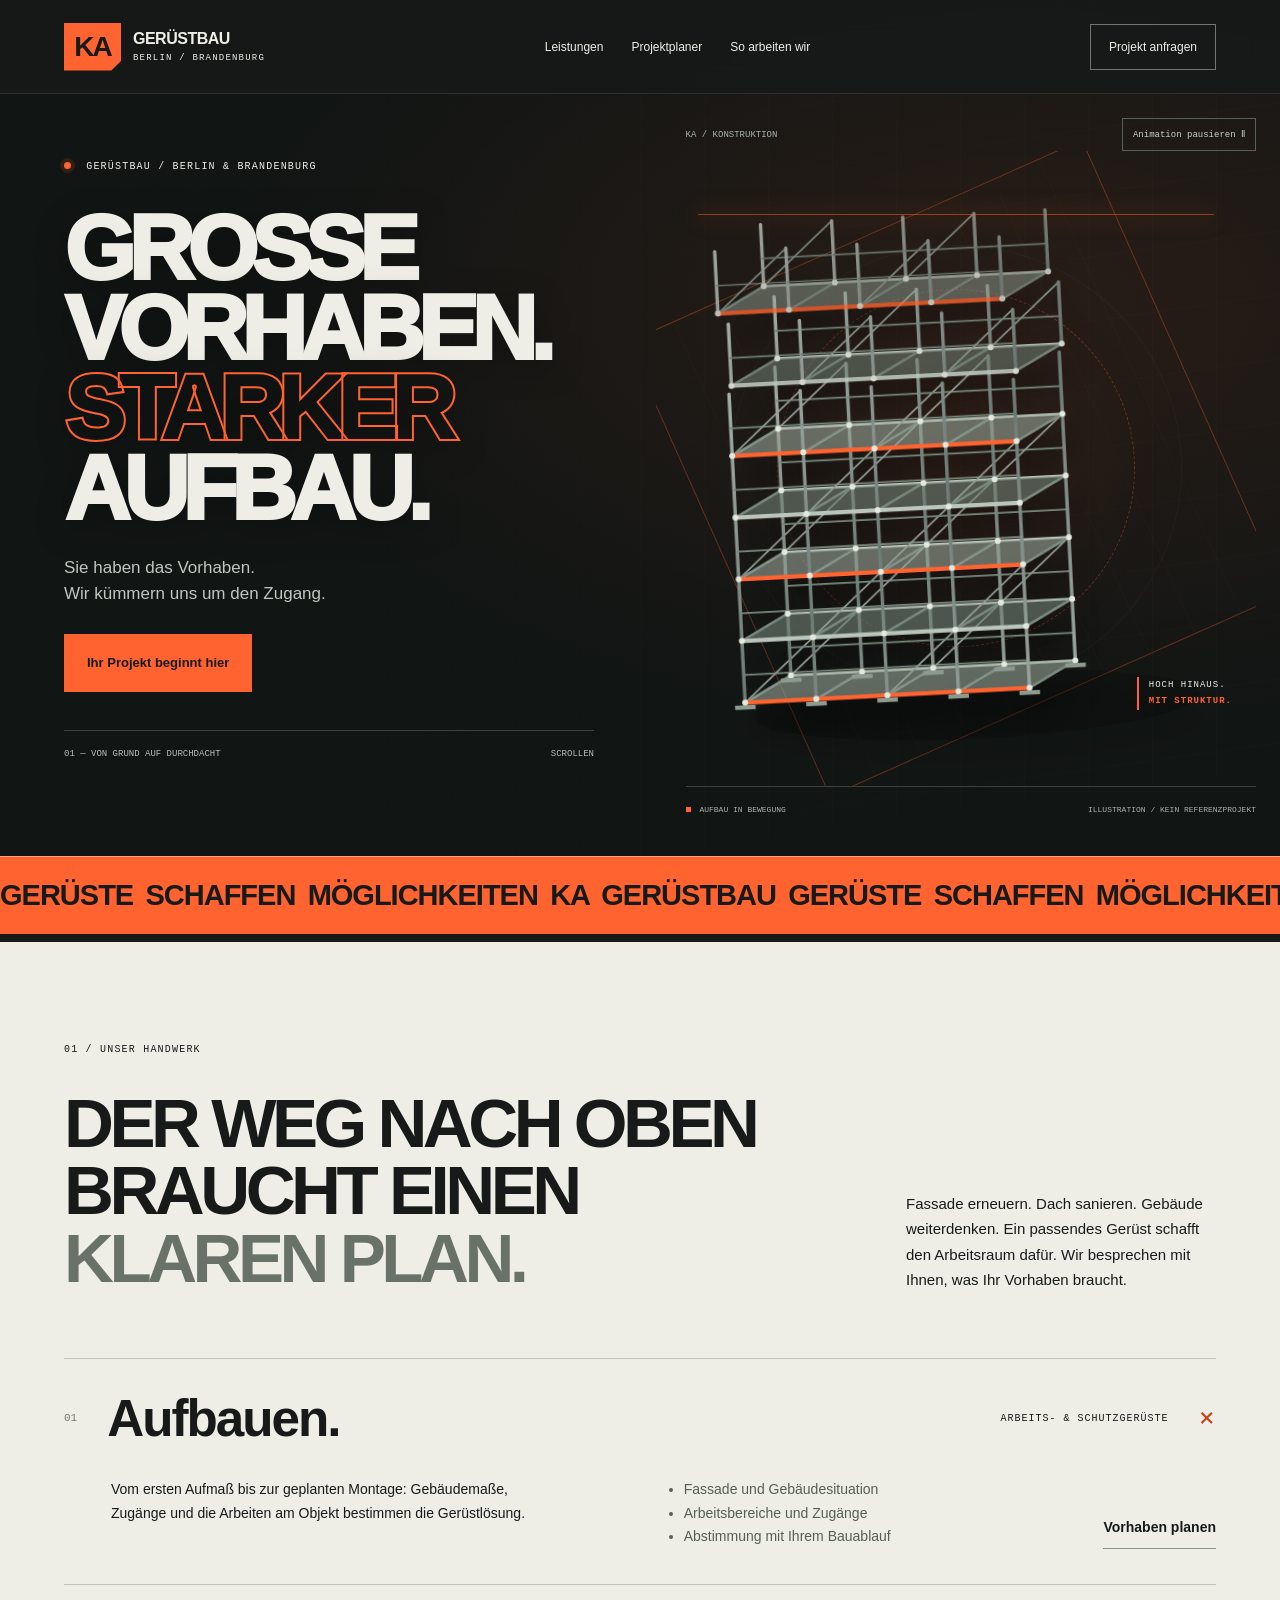
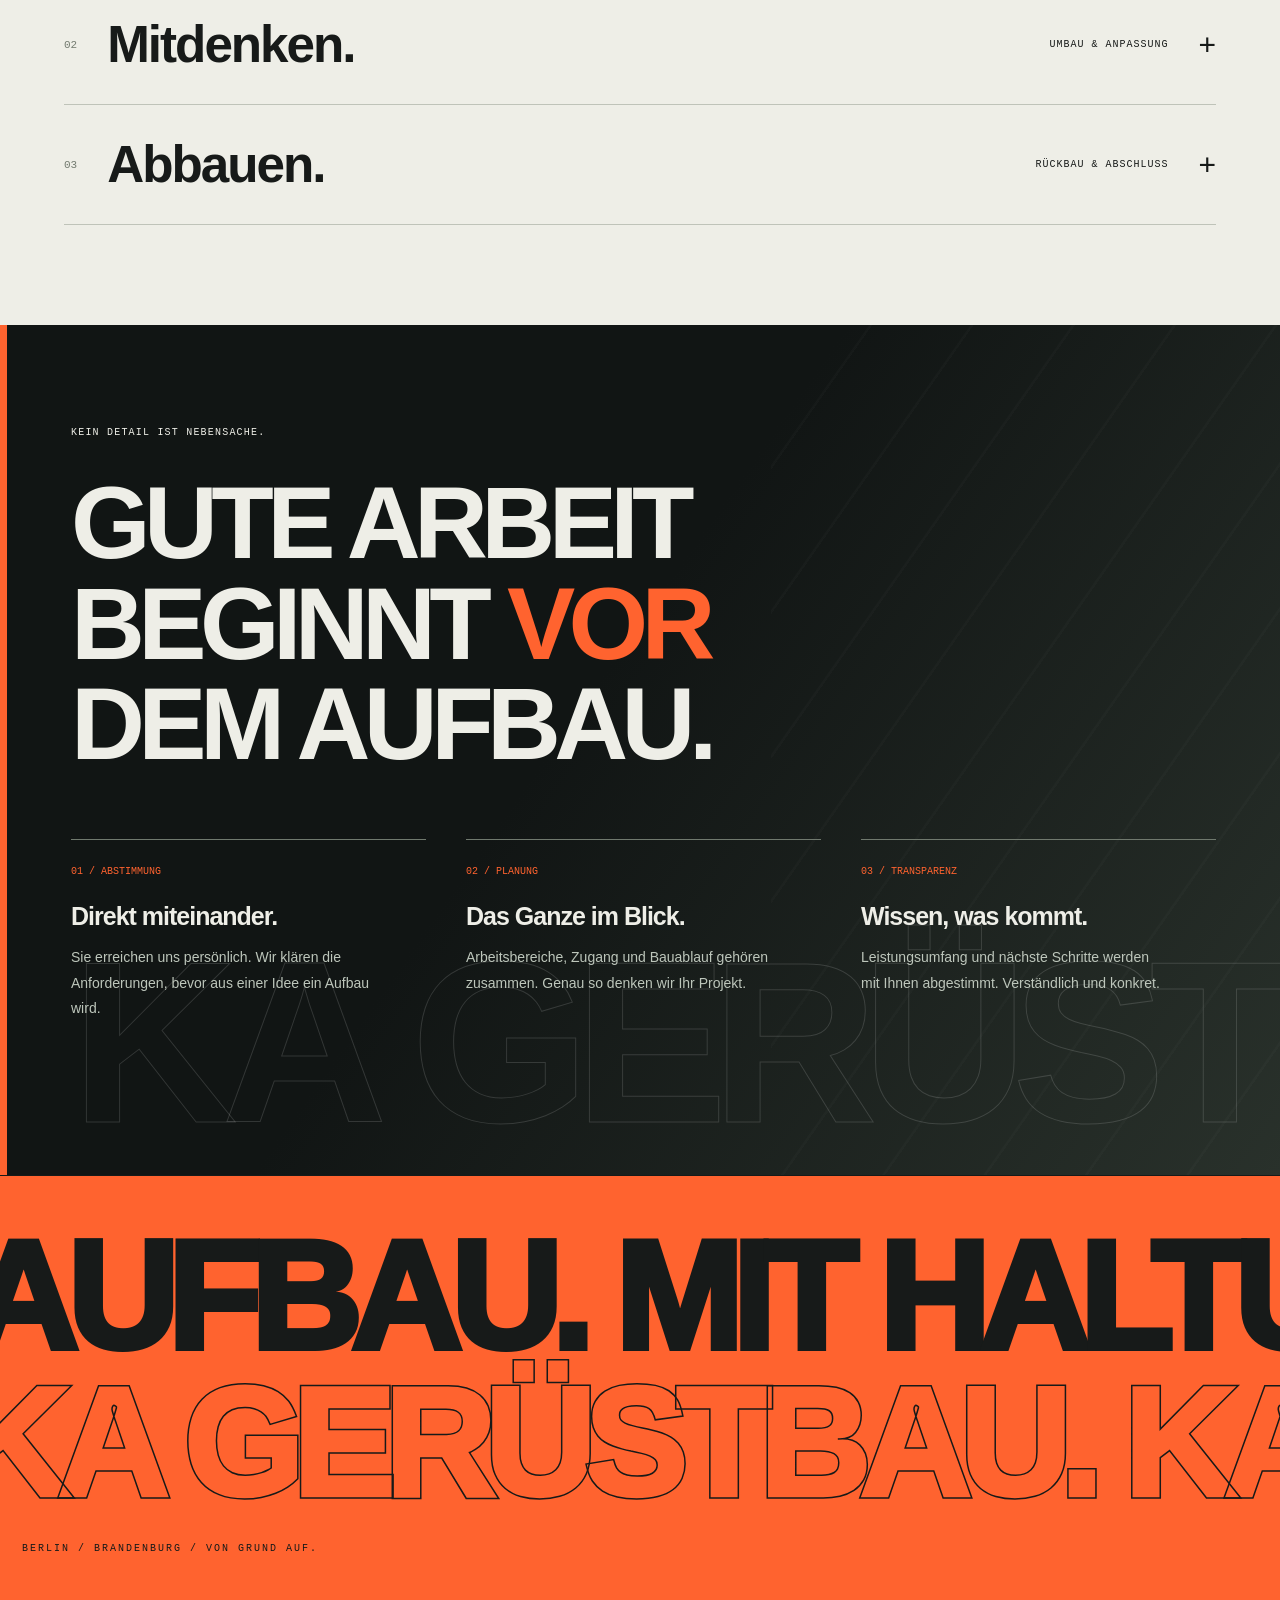
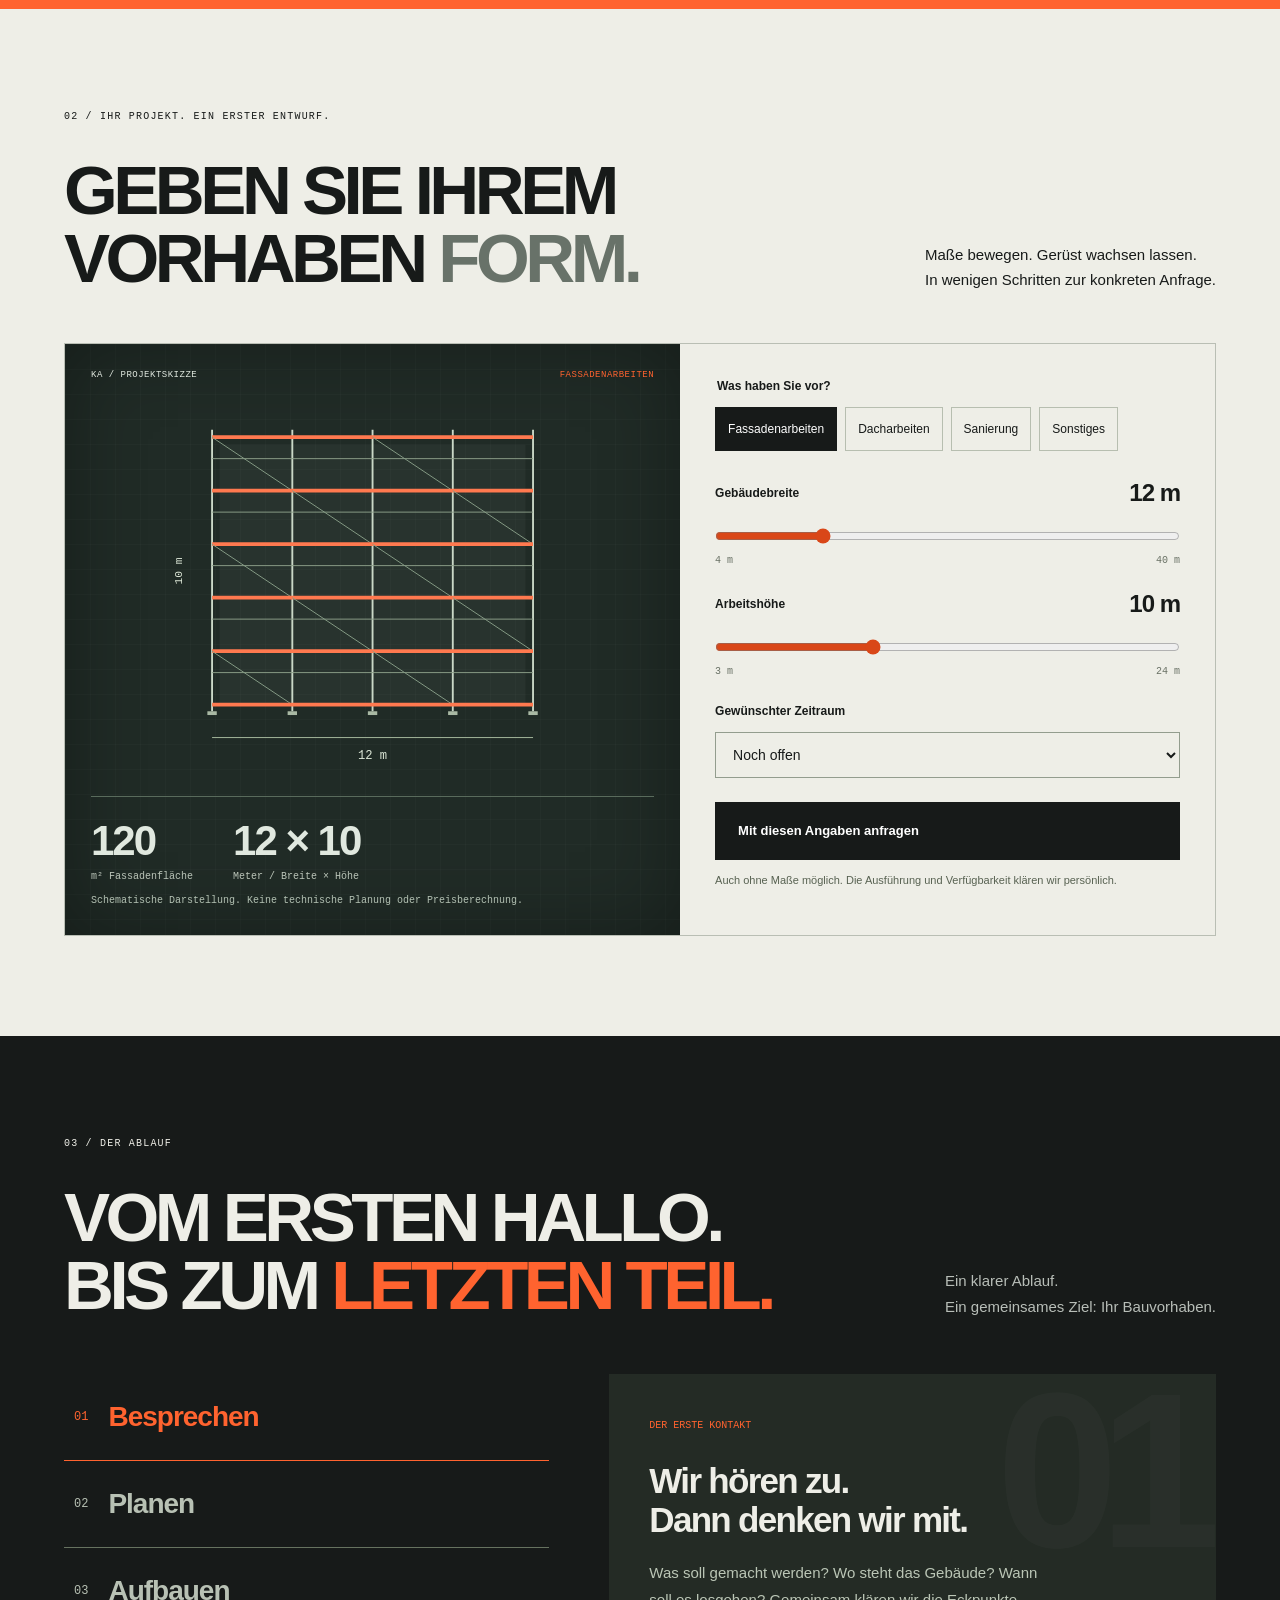
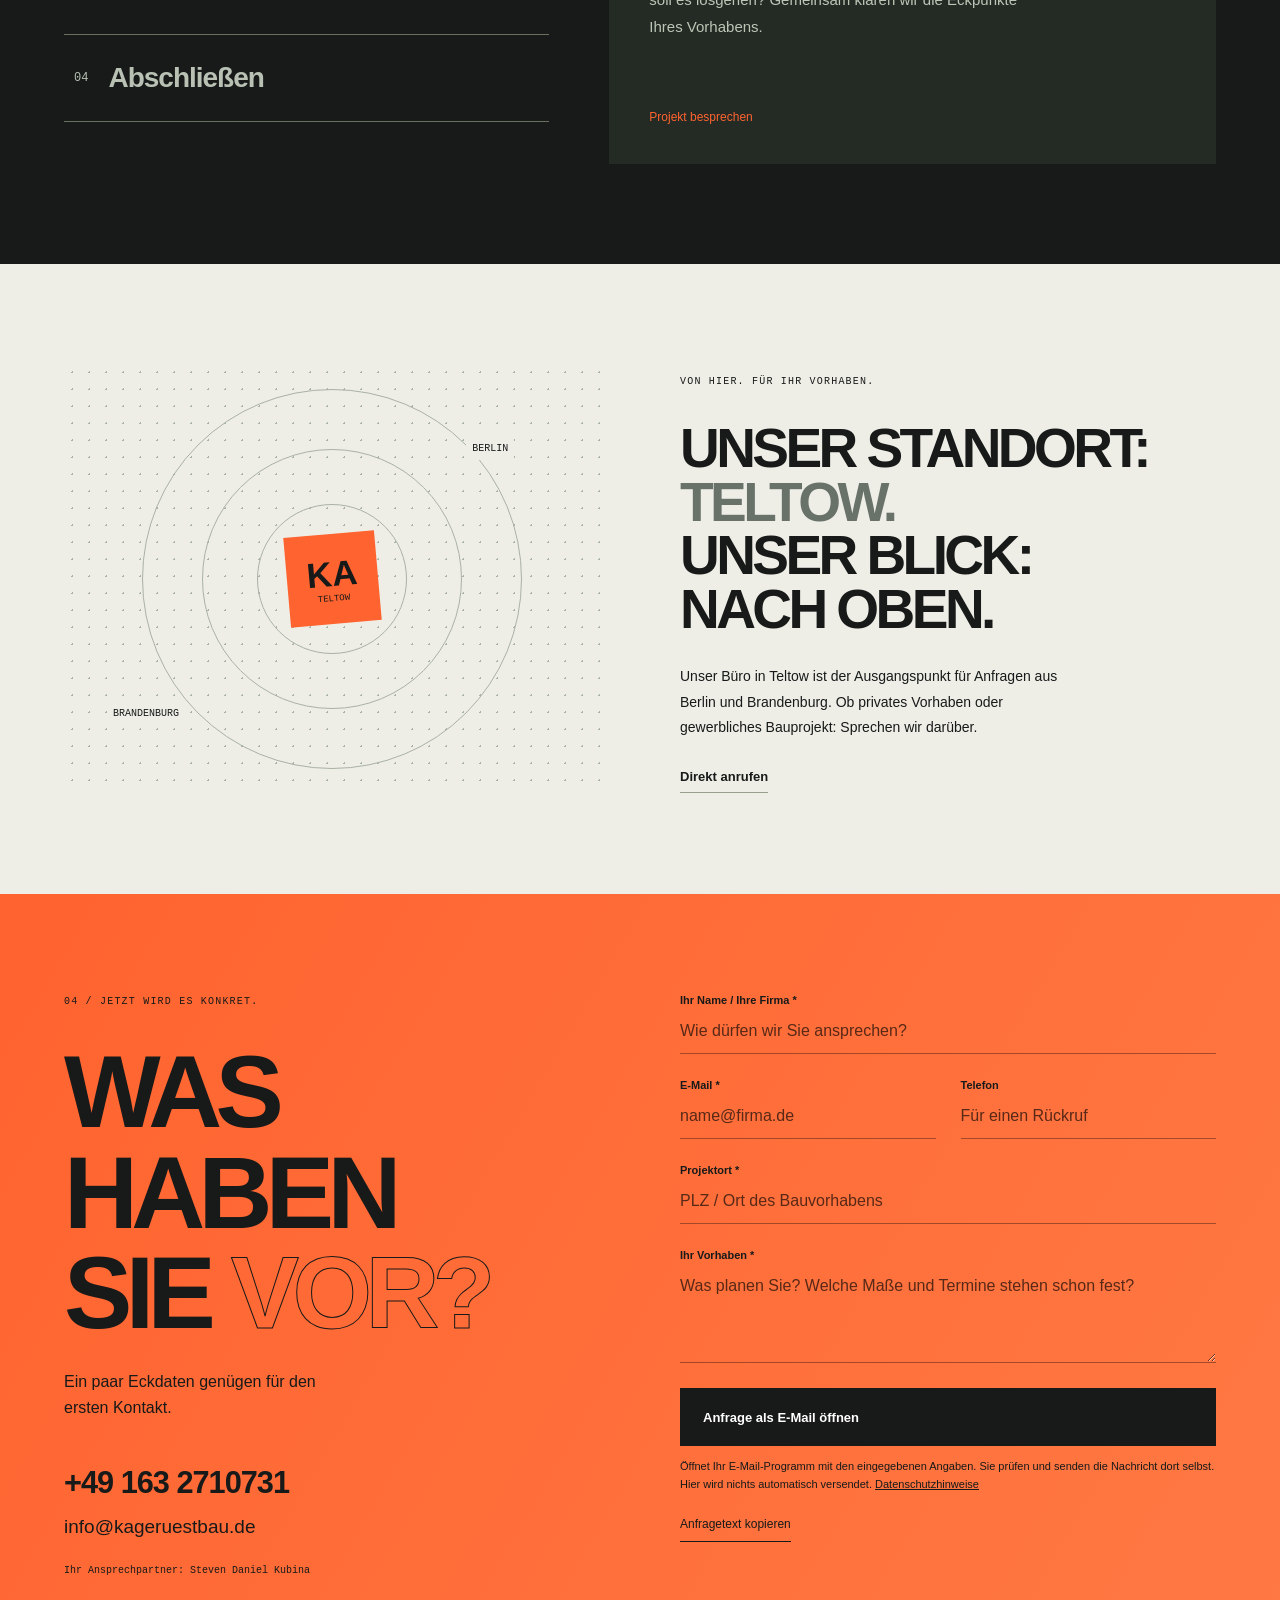
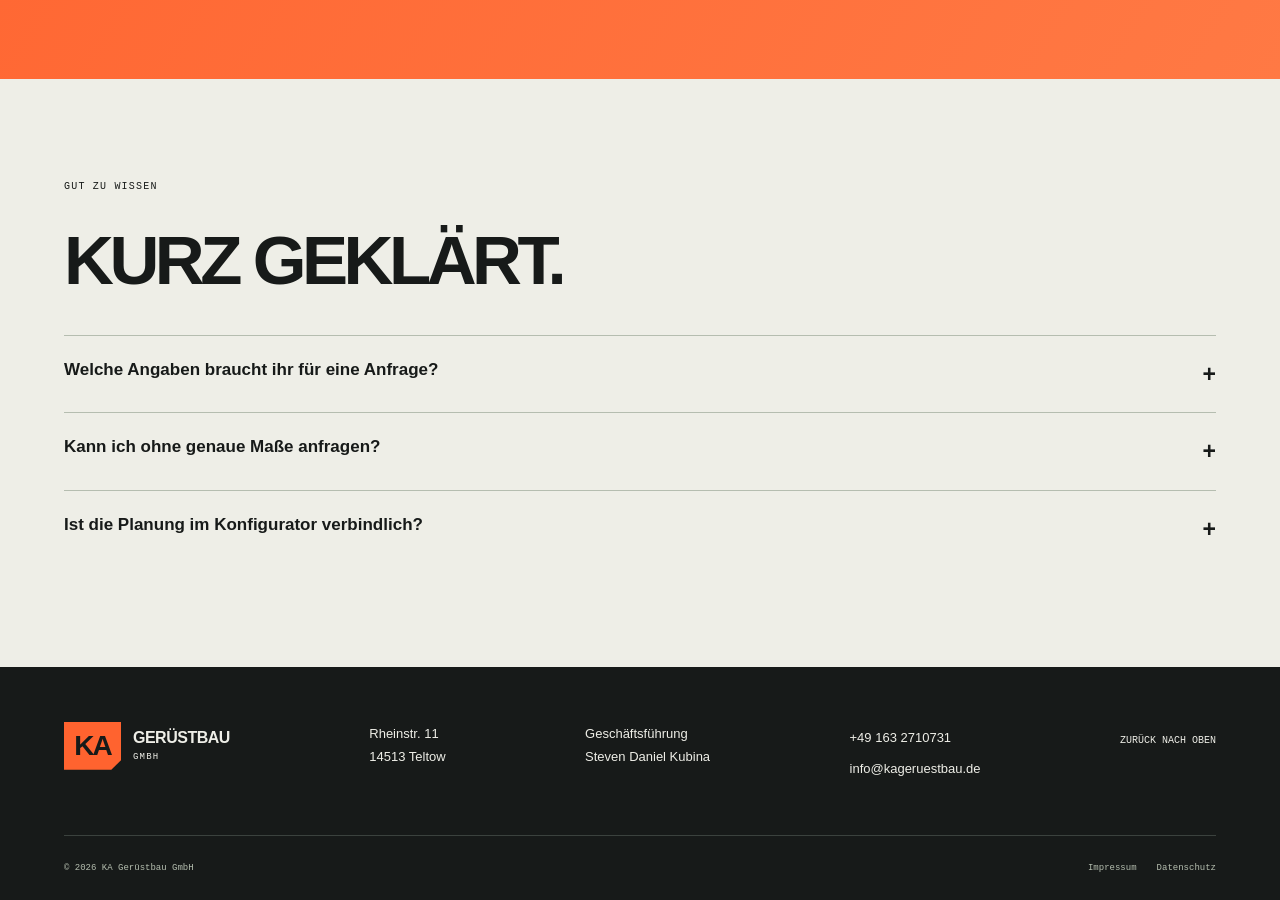
==== commit d9477198: "Add files via upload" ====
--- a/index.html
+++ b/index.html
@@ -1,18 +1,18 @@
 <!doctype html>
-<html lang="de"><head><meta charset="utf-8"><meta name="viewport" content="width=device-width,initial-scale=1"><meta name="theme-color" content="#171a19"><meta name="description" content="KA Gerüstbau GmbH i. G. – Gerüstbau für Berlin und Brandenburg. Besprechen Sie Ihr Bauvorhaben direkt mit uns. Standort Teltow."><title>KA Gerüstbau — Raum für große Vorhaben.</title><link rel="stylesheet" href="styles.css"><link rel="icon" href="data:image/svg+xml,%3Csvg xmlns='http://www.w3.org/2000/svg' viewBox='0 0 100 100'%3E%3Crect width='100' height='100' fill='%23ff632f'/%3E%3Ctext x='10' y='68' font-family='Arial' font-weight='900' font-size='50'%3EKA%3C/text%3E%3C/svg%3E"></head>
+<html lang="de"><head><meta charset="utf-8"><meta name="viewport" content="width=device-width,initial-scale=1"><meta name="theme-color" content="#171a19"><meta name="description" content="KA Gerüstbau GmbH – Gerüstbau für Berlin und Brandenburg. Besprechen Sie Ihr Bauvorhaben direkt mit uns. Standort Teltow."><title>KA Gerüstbau — Raum für große Vorhaben.</title><link rel="stylesheet" href="styles.css"><link rel="icon" href="data:image/svg+xml,%3Csvg xmlns='http://www.w3.org/2000/svg' viewBox='0 0 100 100'%3E%3Crect width='100' height='100' fill='%23ff632f'/%3E%3Ctext x='10' y='68' font-family='Arial' font-weight='900' font-size='50'%3EKA%3C/text%3E%3C/svg%3E"></head>
 <body><a class="skip" href="#main">Zum Inhalt</a><div class="reading" aria-hidden="true"></div>
-<header><a class="brand" href="#top" aria-label="KA Gerüstbau Startseite"><span class="mark">KA<span>↗</span></span><span>GERÜSTBAU<small>GMBH i. G. / TELTOW</small></span></a><nav aria-label="Hauptnavigation"><a href="#leistungen">Leistungen</a><a href="#planer">Projektplaner</a><a href="#ablauf">So arbeiten wir</a></nav><a class="header-contact" href="#kontakt">Projekt anfragen <span>↗</span></a><button class="menu-toggle" aria-expanded="false" aria-controls="mobile-menu" aria-label="Menü öffnen"><span></span><span></span></button></header>
-<div class="mobile-menu" id="mobile-menu" hidden><nav aria-label="Mobile Navigation"><a href="#leistungen">Leistungen <span>01</span></a><a href="#planer">Projektplaner <span>02</span></a><a href="#ablauf">So arbeiten wir <span>03</span></a><a href="#kontakt">Kontakt <span>04</span></a></nav><a href="tel:+491632710731">+49 163 2710731 ↗</a><p>BERLIN / BRANDENBURG</p></div>
-<main id="main"><section class="hero" id="top"><div class="hero-grid" aria-hidden="true"></div><div class="hero-copy"><div class="eyebrow"><span class="live-dot"></span> GERÜSTBAU / BERLIN & BRANDENBURG</div><h1>GROSSE<br>VORHABEN.<br><span>STARKER</span><br>AUFBAU.</h1><p>Sie haben das Vorhaben.<br>Wir kümmern uns um den Zugang.</p><a class="button orange" href="#planer">Ihr Projekt beginnt hier <span>↗</span></a><div class="hero-foot"><span>01 — VON GRUND AUF DURCHDACHT</span><a href="#leistungen" aria-label="Weiter zu den Leistungen">SCROLLEN ↓</a></div></div>
-<div class="hero-art"><div class="art-top"><span>KA / KONSTRUKTION</span><button id="motion" aria-pressed="false">Animation pausieren Ⅱ</button></div><div class="structure-wrap"><svg id="hero-structure" viewBox="0 0 700 740" role="img" aria-label="Animierte räumliche Illustration eines Fassadengerüsts"><defs><linearGradient id="steel" gradientUnits="userSpaceOnUse" x1="0" y1="0" x2="700" y2="740"><stop stop-color="#e1e6df"/><stop offset=".5" stop-color="#6e7b75"/><stop offset="1" stop-color="#cad3ce"/></linearGradient></defs><g id="structure"></g></svg><div class="height-label">HOCH HINAUS.<br><b>MIT STRUKTUR.</b></div></div><div class="art-bottom"><span><i></i> AUFBAU IN BEWEGUNG</span><span>ILLUSTRATION / KEIN REFERENZPROJEKT</span></div></div></section>
-<div class="ticker" aria-hidden="true"><div>GERÜSTE SCHAFFEN MÖGLICHKEITEN <span>↗</span> KA GERÜSTBAU <span>↗</span> GERÜSTE SCHAFFEN MÖGLICHKEITEN <span>↗</span> KA GERÜSTBAU <span>↗</span></div></div>
-<section class="intro light section" id="leistungen"><div class="section-label reveal">01 / UNSER HANDWERK</div><div class="intro-heading reveal"><h2>DER WEG NACH OBEN<br>BRAUCHT EINEN<br><span>KLAREN PLAN.</span></h2><p>Fassade erneuern. Dach sanieren. Gebäude weiterdenken. Ein passendes Gerüst schafft den Arbeitsraum dafür. Wir besprechen mit Ihnen, was Ihr Vorhaben braucht.</p></div><div class="services"><details class="service reveal" open><summary><span class="number">01</span><h3>Aufbauen.</h3><span class="service-tag">ARBEITS- & SCHUTZGERÜSTE</span><b>+</b></summary><div class="service-body"><p>Vom ersten Aufmaß bis zur geplanten Montage: Gebäudemaße, Zugänge und die Arbeiten am Objekt bestimmen die Gerüstlösung.</p><ul><li>Fassade und Gebäudesituation</li><li>Arbeitsbereiche und Zugänge</li><li>Abstimmung mit Ihrem Bauablauf</li></ul><a href="#planer" data-type="Fassadenarbeiten">Vorhaben planen ↗</a></div></details><details class="service reveal"><summary><span class="number">02</span><h3>Mitdenken.</h3><span class="service-tag">UMBAU & ANPASSUNG</span><b>+</b></summary><div class="service-body"><p>Eine Baustelle bleibt selten unverändert. Wenn sich Arbeitsbereiche oder Bauabschnitte verändern, besprechen wir die notwendige Anpassung des Gerüsts.</p><ul><li>Veränderte Arbeitsabschnitte</li><li>Neue Anforderungen am Gebäude</li><li>Koordination der nächsten Schritte</li></ul><a href="#kontakt">Details besprechen ↗</a></div></details><details class="service reveal"><summary><span class="number">03</span><h3>Abbauen.</h3><span class="service-tag">RÜCKBAU & ABSCHLUSS</span><b>+</b></summary><div class="service-body"><p>Arbeiten abgeschlossen? Wir stimmen den Abbau mit Ihnen ab. Damit aus dem Bauvorhaben wieder ein frei zugängliches Gebäude wird.</p><ul><li>Abstimmung des Abbauzeitpunkts</li><li>Geplanter Rückbau</li><li>Ein Ansprechpartner bis zum Schluss</li></ul><a href="#kontakt">Kontakt aufnehmen ↗</a></div></details></div></section>
+<header><a class="brand" href="#top" aria-label="KA Gerüstbau Startseite"><span class="mark">KA</span><span>GERÜSTBAU<small>BERLIN / BRANDENBURG</small></span></a><nav aria-label="Hauptnavigation"><a href="#leistungen">Leistungen</a><a href="#planer">Projektplaner</a><a href="#ablauf">So arbeiten wir</a></nav><a class="header-contact" href="#kontakt">Projekt anfragen </a><button class="menu-toggle" aria-expanded="false" aria-controls="mobile-menu" aria-label="Menü öffnen"><span></span><span></span></button></header>
+<div class="mobile-menu" id="mobile-menu" hidden><nav aria-label="Mobile Navigation"><a href="#leistungen">Leistungen <span>01</span></a><a href="#planer">Projektplaner <span>02</span></a><a href="#ablauf">So arbeiten wir <span>03</span></a><a href="#kontakt">Kontakt <span>04</span></a></nav><a href="tel:+491632710731">+49 163 2710731 </a><p>BERLIN / BRANDENBURG</p></div>
+<main id="main"><section class="hero" id="top"><div class="hero-grid" aria-hidden="true"></div><div class="hero-copy"><div class="eyebrow"><span class="live-dot"></span> GERÜSTBAU / BERLIN & BRANDENBURG</div><h1>GROSSE<br>VORHABEN.<br><span>STARKER</span><br>AUFBAU.</h1><p>Sie haben das Vorhaben.<br>Wir kümmern uns um den Zugang.</p><a class="button orange" href="#planer">Ihr Projekt beginnt hier </a><div class="hero-foot"><span>01 — VON GRUND AUF DURCHDACHT</span><a href="#leistungen" aria-label="Weiter zu den Leistungen">SCROLLEN</a></div></div>
+<div class="hero-art"><div class="art-top"><span>KA / KONSTRUKTION</span><button id="motion" aria-pressed="false">Animation pausieren Ⅱ</button></div><div class="structure-wrap"><div class="construction-halo" aria-hidden="true"></div><div class="scan-beam" aria-hidden="true"></div><svg id="hero-structure" viewBox="0 0 700 740" role="img" aria-label="Animierte räumliche Illustration eines Fassadengerüsts"><defs><linearGradient id="steel" gradientUnits="userSpaceOnUse" x1="0" y1="0" x2="700" y2="740"><stop stop-color="#e1e6df"/><stop offset=".5" stop-color="#6e7b75"/><stop offset="1" stop-color="#cad3ce"/></linearGradient></defs><g id="structure"></g></svg><div class="height-label">HOCH HINAUS.<br><b>MIT STRUKTUR.</b></div></div><div class="art-bottom"><span><i></i> AUFBAU IN BEWEGUNG</span><span>ILLUSTRATION / KEIN REFERENZPROJEKT</span></div></div></section>
+<div class="ticker" aria-hidden="true"><div>GERÜSTE SCHAFFEN MÖGLICHKEITEN  KA GERÜSTBAU  GERÜSTE SCHAFFEN MÖGLICHKEITEN  KA GERÜSTBAU </div></div>
+<section class="intro light section" id="leistungen"><div class="section-label reveal">01 / UNSER HANDWERK</div><div class="intro-heading reveal"><h2>DER WEG NACH OBEN<br>BRAUCHT EINEN<br><span>KLAREN PLAN.</span></h2><p>Fassade erneuern. Dach sanieren. Gebäude weiterdenken. Ein passendes Gerüst schafft den Arbeitsraum dafür. Wir besprechen mit Ihnen, was Ihr Vorhaben braucht.</p></div><div class="services"><details class="service reveal" open><summary><span class="number">01</span><h3>Aufbauen.</h3><span class="service-tag">ARBEITS- & SCHUTZGERÜSTE</span><b>+</b></summary><div class="service-body"><p>Vom ersten Aufmaß bis zur geplanten Montage: Gebäudemaße, Zugänge und die Arbeiten am Objekt bestimmen die Gerüstlösung.</p><ul><li>Fassade und Gebäudesituation</li><li>Arbeitsbereiche und Zugänge</li><li>Abstimmung mit Ihrem Bauablauf</li></ul><a href="#planer" data-type="Fassadenarbeiten">Vorhaben planen </a></div></details><details class="service reveal"><summary><span class="number">02</span><h3>Mitdenken.</h3><span class="service-tag">UMBAU & ANPASSUNG</span><b>+</b></summary><div class="service-body"><p>Eine Baustelle bleibt selten unverändert. Wenn sich Arbeitsbereiche oder Bauabschnitte verändern, besprechen wir die notwendige Anpassung des Gerüsts.</p><ul><li>Veränderte Arbeitsabschnitte</li><li>Neue Anforderungen am Gebäude</li><li>Koordination der nächsten Schritte</li></ul><a href="#kontakt">Details besprechen </a></div></details><details class="service reveal"><summary><span class="number">03</span><h3>Abbauen.</h3><span class="service-tag">RÜCKBAU & ABSCHLUSS</span><b>+</b></summary><div class="service-body"><p>Arbeiten abgeschlossen? Wir stimmen den Abbau mit Ihnen ab. Damit aus dem Bauvorhaben wieder ein frei zugängliches Gebäude wird.</p><ul><li>Abstimmung des Abbauzeitpunkts</li><li>Geplanter Rückbau</li><li>Ein Ansprechpartner bis zum Schluss</li></ul><a href="#kontakt">Kontakt aufnehmen </a></div></details></div></section>
 <section class="statement section"><div class="section-label reveal">KEIN DETAIL IST NEBENSACHE.</div><h2 class="reveal">GUTE ARBEIT<br>BEGINNT <span>VOR</span><br>DEM AUFBAU.</h2><div class="principles"><article class="reveal"><span>01 / ABSTIMMUNG</span><h3>Direkt miteinander.</h3><p>Sie erreichen uns persönlich. Wir klären die Anforderungen, bevor aus einer Idee ein Aufbau wird.</p></article><article class="reveal"><span>02 / PLANUNG</span><h3>Das Ganze im Blick.</h3><p>Arbeitsbereiche, Zugang und Bauablauf gehören zusammen. Genau so denken wir Ihr Projekt.</p></article><article class="reveal"><span>03 / TRANSPARENZ</span><h3>Wissen, was kommt.</h3><p>Leistungsumfang und nächste Schritte werden mit Ihnen abgestimmt. Verständlich und konkret.</p></article></div><div class="outline-word" aria-hidden="true">KA GERÜSTBAU</div></section>
-<section class="planner section light" id="planer"><div class="section-label reveal">02 / IHR PROJEKT. EIN ERSTER ENTWURF.</div><div class="planner-title reveal"><h2>GEBEN SIE IHREM<br>VORHABEN <span>FORM.</span></h2><p>Maße bewegen. Gerüst wachsen lassen.<br>In wenigen Schritten zur konkreten Anfrage.</p></div><div class="planner-grid"><div class="blueprint"><div class="blueprint-top"><span>KA / PROJEKTSKIZZE</span><span id="view-label">FASSADENARBEITEN</span></div><svg id="plan-svg" viewBox="0 0 600 410" role="img" aria-label="Schematische Gerüstansicht zu Ihren gewählten Maßen"><g id="plan-drawing"></g></svg><div class="blueprint-values"><div><strong id="area">120</strong><span>m² Fassadenfläche</span></div><div><strong id="size">12 × 10</strong><span>Meter / Breite × Höhe</span></div></div><p>Schematische Darstellung. Keine technische Planung oder Preisberechnung.</p></div><div class="planner-controls"><fieldset><legend>Was haben Sie vor?</legend><div class="chips" id="types"><button type="button" class="selected" aria-pressed="true">Fassadenarbeiten</button><button type="button" aria-pressed="false">Dacharbeiten</button><button type="button" aria-pressed="false">Sanierung</button><button type="button" aria-pressed="false">Sonstiges</button></div></fieldset><label class="range-label" for="width">Gebäudebreite <output id="width-out">12 m</output></label><input id="width" type="range" min="4" max="40" value="12" step="1"><div class="range-limits"><span>4 m</span><span>40 m</span></div><label class="range-label" for="height">Arbeitshöhe <output id="height-out">10 m</output></label><input id="height" type="range" min="3" max="24" value="10" step="1"><div class="range-limits"><span>3 m</span><span>24 m</span></div><label class="select-label" for="timing">Gewünschter Zeitraum</label><select id="timing"><option>Noch offen</option>In den nächsten 4 Wochen</option>In 1–3 Monaten</option>Später / in Planung</option></select><a class="button dark" id="use-plan" href="#kontakt">Mit diesen Angaben anfragen <span>↗</span></a><p class="small">Auch ohne Maße möglich. Die Ausführung und Verfügbarkeit klären wir persönlich.</p></div></div></section>
-<section class="process section" id="ablauf"><div class="section-label reveal">03 / DER ABLAUF</div><div class="process-heading reveal"><h2>VOM ERSTEN HALLO.<br>BIS ZUM <span>LETZTEN TEIL.</span></h2><p>Ein klarer Ablauf.<br>Ein gemeinsames Ziel: Ihr Bauvorhaben.</p></div><div class="process-grid"><div class="process-tabs" role="tablist" aria-label="Projektphasen"><button id="tab-0" role="tab" aria-selected="true" aria-controls="process-panel" data-step="0">01 <span>Besprechen</span> ↗</button><button id="tab-1" role="tab" aria-selected="false" aria-controls="process-panel" tabindex="-1" data-step="1">02 <span>Planen</span> ↗</button><button id="tab-2" role="tab" aria-selected="false" aria-controls="process-panel" tabindex="-1" data-step="2">03 <span>Aufbauen</span> ↗</button><button id="tab-3" role="tab" aria-selected="false" aria-controls="process-panel" tabindex="-1" data-step="3">04 <span>Abschließen</span> ↗</button></div><div id="process-panel" role="tabpanel" aria-labelledby="tab-0" tabindex="0"><span class="phase-number" aria-hidden="true">01</span><div><span class="phase-kicker">DER ERSTE KONTAKT</span><h3>Wir hören zu.<br>Dann denken wir mit.</h3><p>Was soll gemacht werden? Wo steht das Gebäude? Wann soll es losgehen? Gemeinsam klären wir die Eckpunkte Ihres Vorhabens.</p></div><a href="#kontakt">Projekt besprechen ↗</a></div></div></section>
-<section class="region section light"><div class="region-art" aria-hidden="true"><div class="orbit o1"></div><div class="orbit o2"></div><div class="orbit o3"></div><span class="region-pin">KA ↗<small>TELTOW</small></span><span class="berlin">BERLIN</span><span class="brandenburg">BRANDENBURG</span></div><div class="reveal"><div class="section-label">VON HIER. FÜR IHR VORHABEN.</div><h2>UNSER STANDORT:<br><span>TELTOW.</span><br>UNSER BLICK:<br>NACH OBEN.</h2><p>Unser Büro in Teltow ist der Ausgangspunkt für Anfragen aus Berlin und Brandenburg. Ob privates Vorhaben oder gewerbliches Bauprojekt: Sprechen wir darüber.</p><a class="text-link" href="tel:+491632710731">Direkt anrufen ↗</a></div></section>
-<section class="contact section" id="kontakt"><div class="contact-intro reveal"><div class="section-label">04 / JETZT WIRD ES KONKRET.</div><h2>WAS HABEN<br>SIE <span>VOR?</span></h2><p>Ein paar Eckdaten genügen für den ersten Kontakt.</p><a class="contact-phone" href="tel:+491632710731">+49 163 2710731 ↗</a><a class="contact-mail" href="mailto:info@kageruestbau.de">info@kageruestbau.de ↗</a><span class="contact-person">Ihr Ansprechpartner: Steven Daniel Kubina</span></div><form id="contact-form"><label for="name">Ihr Name / Ihre Firma *</label><input id="name" name="name" autocomplete="name" required maxlength="120" placeholder="Wie dürfen wir Sie ansprechen?"><div class="form-row"><div><label for="email">E-Mail *</label><input id="email" name="email" autocomplete="email" type="email" required maxlength="160" placeholder="name@firma.de"></div><div><label for="phone">Telefon</label><input id="phone" name="phone" autocomplete="tel" type="tel" maxlength="40" placeholder="Für einen Rückruf"></div></div><label for="place">Projektort *</label><input id="place" name="place" required maxlength="180" placeholder="PLZ / Ort des Bauvorhabens"><label for="message">Ihr Vorhaben *</label><textarea id="message" name="message" rows="4" required maxlength="3000" placeholder="Was planen Sie? Welche Maße und Termine stehen schon fest?"></textarea><button class="button dark" type="submit">Anfrage als E-Mail öffnen <span>↗</span></button><p class="small">Öffnet Ihr E-Mail-Programm mit den eingegebenen Angaben. Sie prüfen und senden die Nachricht dort selbst. Hier wird nichts automatisch versendet. <a href="datenschutz.html" class="privacy-link">Datenschutzhinweise</a></p><p id="form-status" role="status"></p><button class="copy-button" id="copy-request" type="button">Anfragetext kopieren</button></form></section>
+<div class="kinetic-break" aria-hidden="true"><div class="scroll-type">AUFBAU. MIT HALTUNG.</div><div class="scroll-type">KA GERÜSTBAU. KA GERÜSTBAU.</div><p class="kinetic-caption">BERLIN / BRANDENBURG / VON GRUND AUF.</p></div><section class="planner section light" id="planer"><div class="section-label reveal">02 / IHR PROJEKT. EIN ERSTER ENTWURF.</div><div class="planner-title reveal"><h2>GEBEN SIE IHREM<br>VORHABEN <span>FORM.</span></h2><p>Maße bewegen. Gerüst wachsen lassen.<br>In wenigen Schritten zur konkreten Anfrage.</p></div><div class="planner-grid"><div class="blueprint"><div class="blueprint-top"><span>KA / PROJEKTSKIZZE</span><span id="view-label">FASSADENARBEITEN</span></div><svg id="plan-svg" viewBox="0 0 600 410" role="img" aria-label="Schematische Gerüstansicht zu Ihren gewählten Maßen"><g id="plan-drawing"></g></svg><div class="blueprint-values"><div><strong id="area">120</strong><span>m² Fassadenfläche</span></div><div><strong id="size">12 × 10</strong><span>Meter / Breite × Höhe</span></div></div><p>Schematische Darstellung. Keine technische Planung oder Preisberechnung.</p></div><div class="planner-controls"><fieldset><legend>Was haben Sie vor?</legend><div class="chips" id="types"><button type="button" class="selected" aria-pressed="true">Fassadenarbeiten</button><button type="button" aria-pressed="false">Dacharbeiten</button><button type="button" aria-pressed="false">Sanierung</button><button type="button" aria-pressed="false">Sonstiges</button></div></fieldset><label class="range-label" for="width">Gebäudebreite <output id="width-out">12 m</output></label><input id="width" type="range" min="4" max="40" value="12" step="1"><div class="range-limits"><span>4 m</span><span>40 m</span></div><label class="range-label" for="height">Arbeitshöhe <output id="height-out">10 m</output></label><input id="height" type="range" min="3" max="24" value="10" step="1"><div class="range-limits"><span>3 m</span><span>24 m</span></div><label class="select-label" for="timing">Gewünschter Zeitraum</label><select id="timing"><option>Noch offen</option>In den nächsten 4 Wochen</option>In 1–3 Monaten</option>Später / in Planung</option></select><a class="button dark" id="use-plan" href="#kontakt">Mit diesen Angaben anfragen </a><p class="small">Auch ohne Maße möglich. Die Ausführung und Verfügbarkeit klären wir persönlich.</p></div></div></section>
+<section class="process section" id="ablauf"><div class="section-label reveal">03 / DER ABLAUF</div><div class="process-heading reveal"><h2>VOM ERSTEN HALLO.<br>BIS ZUM <span>LETZTEN TEIL.</span></h2><p>Ein klarer Ablauf.<br>Ein gemeinsames Ziel: Ihr Bauvorhaben.</p></div><div class="process-grid"><div class="process-tabs" role="tablist" aria-label="Projektphasen"><button id="tab-0" role="tab" aria-selected="true" aria-controls="process-panel" data-step="0">01 <span>Besprechen</span> </button><button id="tab-1" role="tab" aria-selected="false" aria-controls="process-panel" tabindex="-1" data-step="1">02 <span>Planen</span> </button><button id="tab-2" role="tab" aria-selected="false" aria-controls="process-panel" tabindex="-1" data-step="2">03 <span>Aufbauen</span> </button><button id="tab-3" role="tab" aria-selected="false" aria-controls="process-panel" tabindex="-1" data-step="3">04 <span>Abschließen</span> </button></div><div id="process-panel" role="tabpanel" aria-labelledby="tab-0" tabindex="0"><span class="phase-number" aria-hidden="true">01</span><div><span class="phase-kicker">DER ERSTE KONTAKT</span><h3>Wir hören zu.<br>Dann denken wir mit.</h3><p>Was soll gemacht werden? Wo steht das Gebäude? Wann soll es losgehen? Gemeinsam klären wir die Eckpunkte Ihres Vorhabens.</p></div><a href="#kontakt">Projekt besprechen </a></div></div></section>
+<section class="region section light"><div class="region-art" aria-hidden="true"><div class="orbit o1"></div><div class="orbit o2"></div><div class="orbit o3"></div><span class="region-pin">KA <small>TELTOW</small></span><span class="berlin">BERLIN</span><span class="brandenburg">BRANDENBURG</span></div><div class="reveal"><div class="section-label">VON HIER. FÜR IHR VORHABEN.</div><h2>UNSER STANDORT:<br><span>TELTOW.</span><br>UNSER BLICK:<br>NACH OBEN.</h2><p>Unser Büro in Teltow ist der Ausgangspunkt für Anfragen aus Berlin und Brandenburg. Ob privates Vorhaben oder gewerbliches Bauprojekt: Sprechen wir darüber.</p><a class="text-link" href="tel:+491632710731">Direkt anrufen </a></div></section>
+<section class="contact section" id="kontakt"><div class="contact-intro reveal"><div class="section-label">04 / JETZT WIRD ES KONKRET.</div><h2>WAS HABEN<br>SIE <span>VOR?</span></h2><p>Ein paar Eckdaten genügen für den ersten Kontakt.</p><a class="contact-phone" href="tel:+491632710731">+49 163 2710731 </a><a class="contact-mail" href="mailto:info@kageruestbau.de">info@kageruestbau.de </a><span class="contact-person">Ihr Ansprechpartner: Steven Daniel Kubina</span></div><form id="contact-form"><label for="name">Ihr Name / Ihre Firma *</label><input id="name" name="name" autocomplete="name" required maxlength="120" placeholder="Wie dürfen wir Sie ansprechen?"><div class="form-row"><div><label for="email">E-Mail *</label><input id="email" name="email" autocomplete="email" type="email" required maxlength="160" placeholder="name@firma.de"></div><div><label for="phone">Telefon</label><input id="phone" name="phone" autocomplete="tel" type="tel" maxlength="40" placeholder="Für einen Rückruf"></div></div><label for="place">Projektort *</label><input id="place" name="place" required maxlength="180" placeholder="PLZ / Ort des Bauvorhabens"><label for="message">Ihr Vorhaben *</label><textarea id="message" name="message" rows="4" required maxlength="3000" placeholder="Was planen Sie? Welche Maße und Termine stehen schon fest?"></textarea><button class="button dark" type="submit">Anfrage als E-Mail öffnen </button><p class="small">Öffnet Ihr E-Mail-Programm mit den eingegebenen Angaben. Sie prüfen und senden die Nachricht dort selbst. Hier wird nichts automatisch versendet. <a href="datenschutz.html" class="privacy-link">Datenschutzhinweise</a></p><p id="form-status" role="status"></p><button class="copy-button" id="copy-request" type="button">Anfragetext kopieren</button></form></section>
 <section class="faq section light"><div class="section-label">GUT ZU WISSEN</div><h2 class="reveal">KURZ GEKLÄRT.</h2><details><summary>Welche Angaben braucht ihr für eine Anfrage? <span>+</span></summary><p>Hilfreich sind der Projektort, die geplanten Arbeiten, ungefähre Gebäudemaße und Ihr Wunschzeitraum. Fehlende Details klären wir anschließend gemeinsam.</p></details><details><summary>Kann ich ohne genaue Maße anfragen? <span>+</span></summary><p>Ja. Beschreiben Sie zunächst Ihr Vorhaben. Der Projektplaner ist eine Hilfe für die erste Anfrage; die tatsächlichen Maße und Anforderungen müssen gesondert geprüft werden.</p></details><details><summary>Ist die Planung im Konfigurator verbindlich? <span>+</span></summary><p>Nein. Die Skizze veranschaulicht nur Ihre Angaben. Sie ersetzt weder ein Aufmaß noch die technische Planung oder ein individuelles Angebot.</p></details></section>
-</main><footer><div class="footer-top"><a class="brand" href="#top"><span class="mark">KA<span>↗</span></span><span>GERÜSTBAU<small>GMBH i. G.</small></span></a><p>Rheinstr. 11<br>14513 Teltow</p><p>Geschäftsführung<br>Steven Daniel Kubina</p><a href="#top">ZURÜCK NACH OBEN ↑</a></div><div class="footer-bottom"><span>© <span id="year">2026</span> KA Gerüstbau GmbH i. G.</span><span>Gesellschaft in Gründung</span><div><a href="impressum.html">Impressum</a><a href="datenschutz.html">Datenschutz</a></div></div></footer>
-<div class="mobile-dock"><a href="tel:+491632710731">Anrufen ↗</a><a href="#planer">Projekt planen ↗</a></div>
+</main><footer><div class="footer-top"><a class="brand" href="#top"><span class="mark">KA</span><span>GERÜSTBAU<small>GMBH</small></span></a><p>Rheinstr. 11<br>14513 Teltow</p><p>Geschäftsführung<br>Steven Daniel Kubina</p><p class="footer-contact"><a href="tel:+491632710731">+49 163 2710731</a><br><a href="mailto:info@kageruestbau.de">info@kageruestbau.de</a></p><a href="#top">ZURÜCK NACH OBEN</a></div><div class="footer-bottom"><span>© <span id="year">2026</span> KA Gerüstbau GmbH</span><div><a href="impressum.html">Impressum</a><a href="datenschutz.html">Datenschutz</a></div></div></footer>
+<div class="mobile-dock"><a href="tel:+491632710731">Anrufen </a><a href="#planer">Projekt planen </a></div>
 <script src="script.js"></script></body></html>
--- a/styles.css
+++ b/styles.css
@@ -5,3 +5,39 @@
 @media(prefers-reduced-motion:reduce){html{scroll-behavior:auto}*,*:before,*:after{animation:none!important;transition:none!important}.js .reveal{opacity:1;transform:none}}
 .footer-bottom>div{display:flex;gap:20px}.privacy-link{text-decoration:underline}.legal-page{padding:155px var(--pad) 80px;min-height:80vh}.legal-page h1{font-size:clamp(40px,7vw,80px);line-height:1.05;letter-spacing:-.05em;margin:0 0 40px;overflow-wrap:anywhere}.legal-page h2{font-size:25px;line-height:1.3;letter-spacing:-.6px;margin:36px 0 14px;max-width:800px}.legal-page p{max-width:800px;font-size:15px;line-height:1.85}.legal-page a{text-decoration:underline;overflow-wrap:anywhere}.legal-note{border-left:3px solid var(--orange);padding:15px 20px;background:#e4e7dd}
 .process-grid>*{min-width:0}.process-tabs{min-width:0}.process-tabs button{min-width:0}@media(max-width:380px){h1{font-size:13.4vw}.process-tabs{grid-template-columns:1fr}.contact-phone{font-size:23px}.hero-foot{font-size:7px}.blueprint-top{font-size:7px}.blueprint-values{gap:17px}.blueprint-values strong{font-size:29px}.planner-controls .button{gap:10px;font-size:11px}}
+
+.footer-contact a{display:inline-block;padding:4px 0;overflow-wrap:anywhere}.footer-contact a:hover{text-decoration:underline}.footer-top>*{min-width:0}@media(max-width:760px){.footer-contact{grid-column:1/-1}}
+
+/* Industrial motion edition: plain KA mark, no emoji icons. */
+.mark{padding-right:0;letter-spacing:-2px;clip-path:polygon(0 0,100% 0,100% 80%,83% 100%,0 100%)}
+.hero{background:radial-gradient(ellipse at 80% 35%,#ff632f19,transparent 55%),#111514}
+.hero-grid{background-size:64px 64px;mask-image:linear-gradient(90deg,transparent,#000);transform:skewY(-8deg);opacity:.8}
+.hero-copy h1{text-shadow:0 8px 35px #0004;animation:title-enter .9s cubic-bezier(.2,.8,.2,1) both}
+.hero-copy h1>span{color:transparent;-webkit-text-stroke:2px var(--orange)}
+.hero-art{isolation:isolate}.structure-wrap{overflow:hidden}
+.construction-halo{position:absolute;width:83%;aspect-ratio:1;border:1px solid #ff632f55;transform:rotate(-24deg);background:repeating-linear-gradient(90deg,transparent 0 49px,#ff632f09 49px 50px);animation:halo-turn 28s linear infinite;z-index:-1}
+.construction-halo:after{content:'';position:absolute;inset:14%;border:1px dashed #ff632f55;border-radius:50%}
+.scan-beam{position:absolute;inset:10% 7% auto;height:1px;background:var(--orange);box-shadow:0 0 24px 5px #ff632f33;animation:scan-build 7s ease-in-out infinite;pointer-events:none;z-index:2;opacity:.5}
+#hero-structure{animation:steel-float 10s ease-in-out infinite;transform-origin:center;will-change:transform}
+.ticker{border-top:1px solid #ffa282;border-bottom:8px solid #171a19;background:var(--orange);padding:22px 0;transform:rotate(-1deg) scale(1.02);position:relative;z-index:3}
+.ticker>div{word-spacing:.18em}.ticker>div:after{content:' / ';padding:0 30px}
+.statement{background:linear-gradient(125deg,#111514 45%,#29312b);border-left:7px solid var(--orange)}
+.statement:before{content:'';position:absolute;right:-10%;top:0;width:50%;height:100%;background:repeating-linear-gradient(125deg,transparent 0 80px,#ffffff05 81px 83px);pointer-events:none}
+.principles article{transition:transform .3s,border-color .3s}.principles article:hover{transform:translateY(-6px);border-color:var(--orange)}
+.service summary{transition:padding .3s,color .3s}.service summary:hover{color:#bd3910;padding-left:10px}
+.blueprint{box-shadow:inset 0 0 80px #0005}.button{position:relative;overflow:hidden}.button:after{content:'';position:absolute;inset:-100% auto -100% -40%;width:22%;background:#ffffff22;transform:rotate(25deg);transition:left .55s;pointer-events:none}.button:hover:after{left:125%}
+.contact{background:linear-gradient(120deg,#ff632f,#ff7944)}
+@keyframes title-enter{from{opacity:0;transform:translateY(28px)}to{opacity:1;transform:none}}
+@keyframes halo-turn{to{transform:rotate(156deg)}}
+@keyframes scan-build{0%,100%{transform:translateY(0);opacity:.15}50%{transform:translateY(350px);opacity:.65}}
+@keyframes steel-float{0%,100%{transform:translateY(0) rotate(-4deg)}50%{transform:translateY(-16px) rotate(2deg)}}
+@media(max-width:760px){.hero-copy{padding-top:42px}.hero-art{height:440px;margin-top:16px;border-top:1px solid #ffffff15}#hero-structure{height:355px}.hero-copy h1>span{-webkit-text-stroke:1.4px var(--orange)}.construction-halo{width:75%}.statement{border-left-width:4px}.ticker{font-size:23px}.art-top{font-size:8px}.scan-beam{animation-duration:8s}}
+@media(prefers-reduced-motion:reduce){.hero-copy h1,#hero-structure,.construction-halo,.scan-beam{animation:none}.scan-beam{display:none}.principles article:hover,.service summary:hover{transform:none}}
+/* Scroll-linked construction and kinetic type */
+.structure-wrap{transform:rotateY(var(--lean-x,0deg)) rotateX(var(--lean-y,0deg));transition:transform .4s ease-out}.floor{transition:opacity .12s linear;transform-box:view-box}.statement h2{position:relative;transform:translateY(var(--depth,0px))}.statement .outline-word{bottom:0;font-size:18vw;color:transparent;-webkit-text-stroke:1px #ffffff24;will-change:transform}.kinetic-break{overflow:hidden;padding:55px 0;background:var(--orange);color:var(--ink);border-top:1px solid #171a19}.scroll-type{font-weight:950;font-size:clamp(55px,12vw,190px);letter-spacing:-.07em;line-height:.88;white-space:nowrap;width:max-content;will-change:transform}.scroll-type+.scroll-type{color:transparent;-webkit-text-stroke:1.5px var(--ink);margin:12px 0 0 -80px}.kinetic-caption{margin:30px 22px 0;font:10px monospace;letter-spacing:2px}.paused .scroll-type,.paused .statement h2{transform:none!important}.paused .scan-beam{opacity:0}.paused .structure-wrap{transform:none}.js .reveal{transform:translateY(45px) scale(.97);transition:opacity .8s,transform .8s cubic-bezier(.16,1,.3,1)}.js .reveal.visible{transform:none}.paused .reveal{transform:none}
+@media(max-width:760px){.kinetic-break{padding:38px 0}.scroll-type{font-size:20vw}.kinetic-caption{font-size:8px}.statement .outline-word{font-size:24vw}.structure-wrap{transition:none}}
+@media(prefers-reduced-motion:reduce){.scroll-type,.statement h2,.structure-wrap,.js .reveal{transform:none!important}.floor{transition:none}}
+
+body{overflow-x:clip}
+
+.ticker{transform:none}
